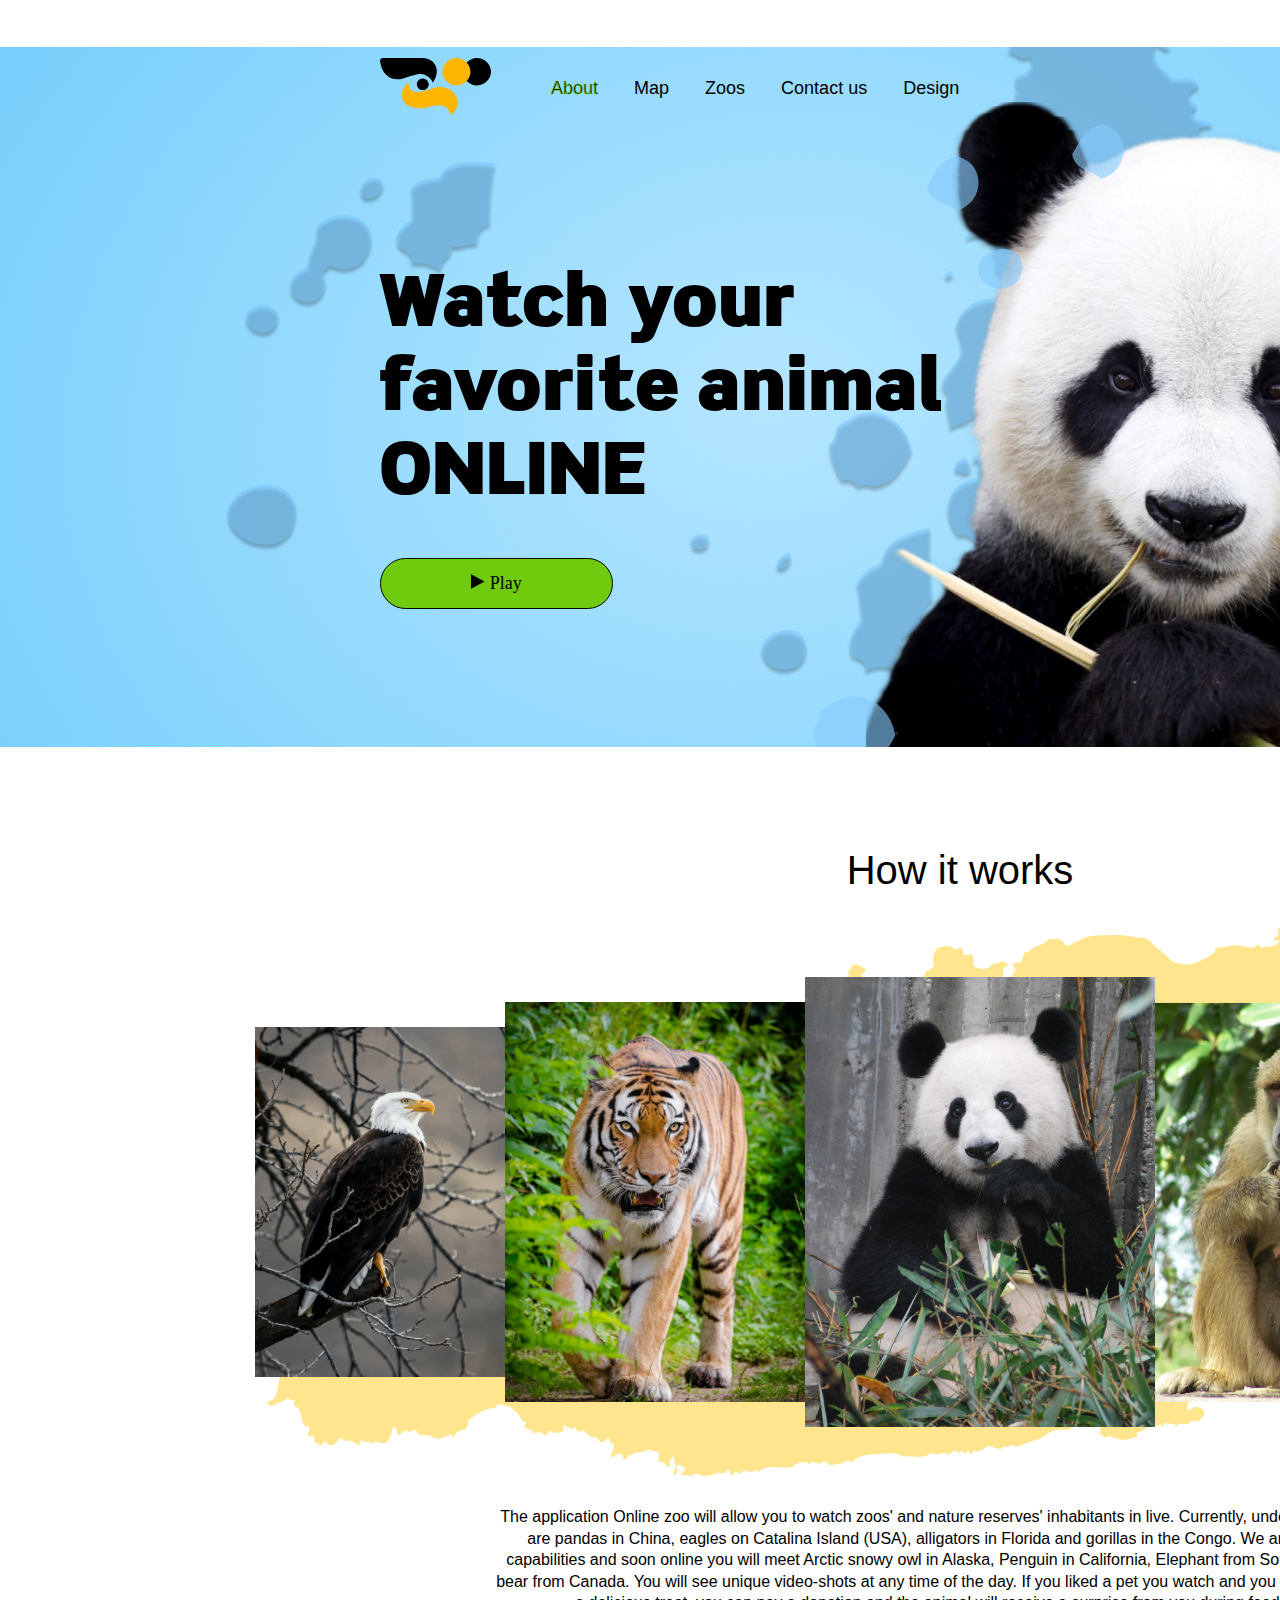
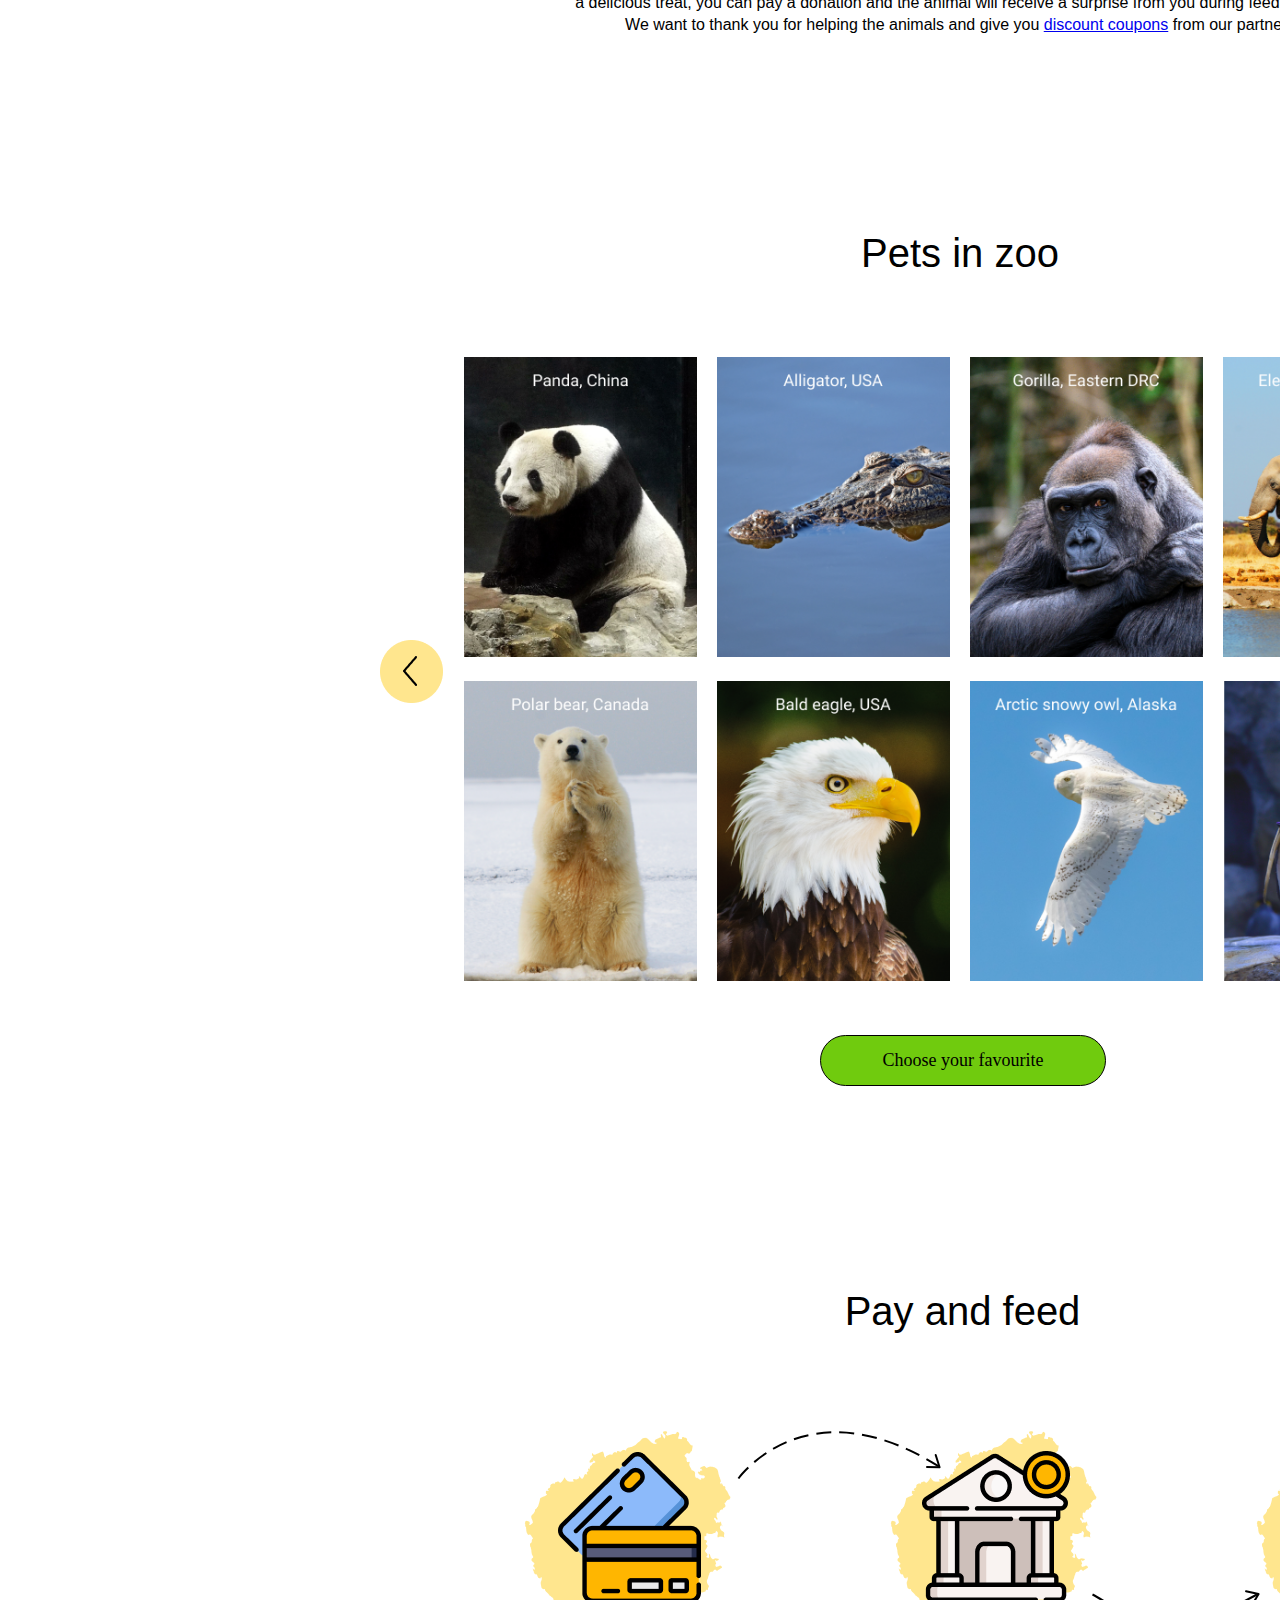
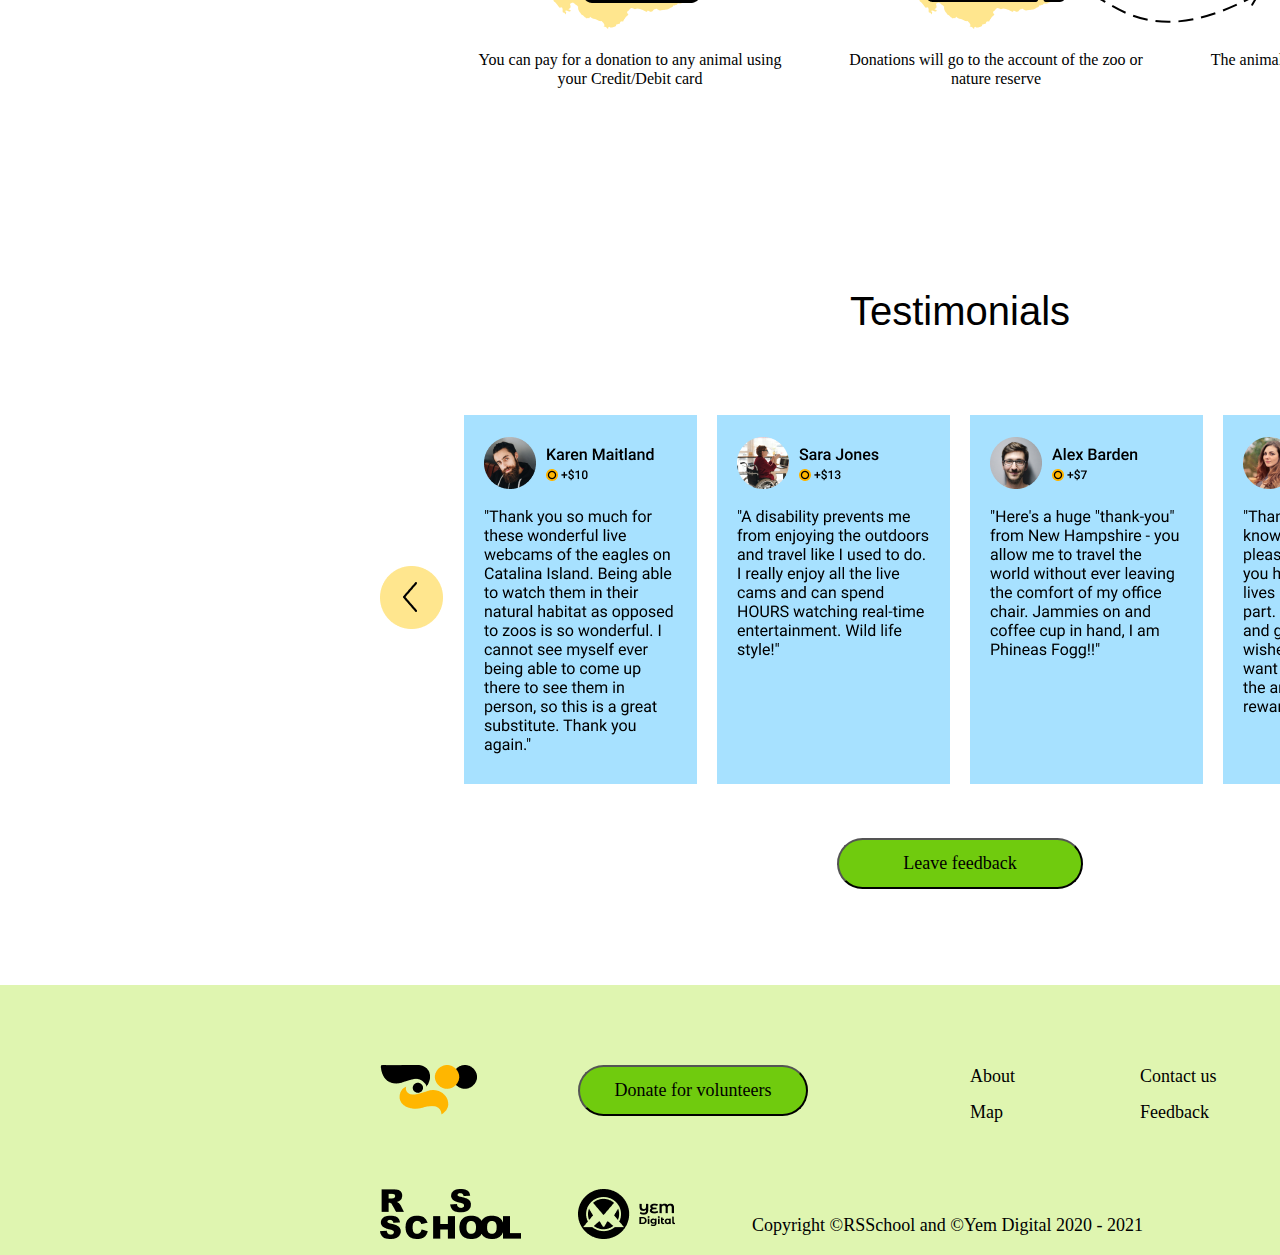
==== index.html @ 76f106c1 "init: create project on github" ====
<!DOCTYPE html>
<html lang="en">
<head>
    <meta charset="UTF-8">
    <meta http-equiv="X-UA-Compatible" content="IE=edge">
    <meta name="viewport" content="width=device-width, initial-scale=1.0">
    <title>online zoo</title>
    <link rel="stylesheet" href="style.css">
    <link rel="stylesheet" href="normalize.css">
</head>
<body>
  <div class="page_wrapper">
    <header class="page_header">
      <div class="logo">
        <a href="#"></a>
      </div>
      <nav class="header_section">
        <ul class="header_menu">
          <li class="header_item about">
            <a>About</a>
          </li>
          <li class="header_item">
            <a href="map.html">Map</a>
          </li>
          <li class="header_item">
            <a href="#">Zoos</a>
          </li>
          <li class="header_item">
            <a href="error.html">Contact us</a>
          </li>
          <li class="header_item">
            <a href="https://www.figma.com/file/aBvQMVmI665DtzprpiniuH/online-zoo" target="_blank">Design</a>
          </li>
        </ul>
      </nav>
    </header>
    <main class="page_main">
      <section class="main_section box1">
        <div class="section_panda">
          <h1 class="h1">Watch your favorite animal ONLINE</h1>
          <a href="#">
            <button class="button__play">
              <img src="assets/images/Polygon 1.png" alt="poligon">
              Play              
            </button>
          </a>
        </div>         
      </section>
      <section class="main_section box2">
        <h2 class="h2">How it works</h2>
        <div class="back_map">       
        <div class="image__coruesel">
         <ul class="coruesel__menu">
           <li>
             <a href="error.html">
               <img src="assets/images/orel-na-vetke.png" alt="eagle" class="coruesel_item item__1">
              </a>
            </li>
           <li>
             <a href="error.html">
               <img src="assets/images/tiger.png" alt="tiger" class="coruesel_item item__2">
              </a>
            </li>
           <li>
             <a href="error.html">
               <img src="assets/images/panda_est.png" alt="panda" class="coruesel_item item__3">
              </a>
            </li>
           <li>
             <a href="error.html">
               <img src="assets/images/monkey.png" alt="monkey" class="coruesel_item item__2">
              </a>
            </li>
            <li>
              <a href="error.html">
                <img src="assets/images/slon-begit.png" alt="elephant" class="coruesel_item item__1">
              </a>
            </li>
         </ul>
        </div>
        </div> 
        <section class="text">
            The application Оnline zoo will allow you to watch zoos' and nature reserves' inhabitants in live. Currently, under video-surveillance are pandas in China, eagles on Catalina Island (USA), alligators in Florida and gorillas in the Congo. We are expanding our capabilities and soon online you will meet Arctic snowy owl in Alaska, Penguin in California, Elephant from South Africa and Polar bear from Canada. You will see unique video-shots at any time of the day. If you liked a pet you watch and you want to please it with a delicious treat, you can pay a donation and the animal will receive a surprise from you during feeding hours. <br>We want to thank you for helping the animals and give you <a href="error.html">discount coupons</a> from our partners.
        
        </section>
      </section>
      <section class="main_section pets_in_zoo box3">
        <h2 class="header__section__3">Pets in zoo</h2>
          <div class="arrows">
            <img src="assets/images/left_arrow.png" alt="arrow" class="left__arrow">
            <img src="assets/images/right_arrow.png" alt="arrow" class="right__arrow">
          </div>
          <div>
            <a href="map.html" >
              <button class="button__choose">Choose your favourite</button>
            </a>
          </div>
          <div class="pitures_pets">
            <div class="upper_animal picture__margin">
              <a href="#">
                <img class="image" src="assets/images/panda_sidit.png" alt="panda">
              </a>
              <a href="#">
                <img class="image" src="assets/images/aligator.png" alt="alligator">
              </a>
              <a href="#">
                <img class="image" src="assets/images/gorilla.png" alt="gorilla">
              </a>
              <a href="#">
                <img class="image" src="assets/images/slon.png" alt="slon">
              </a>
            </div>
            <div class="upper_animal margin__low">
              <a href="#">
                <img class="image" src="assets/images/medved_molit.png" alt="medved">
              </a>
              <a href="#">
                <img class="image" src="assets/images/orel_sidit.png" alt="orel">
              </a>
              <a href="#">
                <img class="image" src="assets/images/orel_letit.png" alt="sova">
              </a>
              <a href="#">
                <img class="image" src="assets/images/pengvin.png" alt="pengvin">
              </a>
            </div>
          </div>
      </section>
      <section class="main_section box4">
        <p class="header__section__4">Pay and feed</p>
        <div class="back__arrow">
          <img src="assets/icons/Arrow.svg" alt="arrow">
        </div>
        <div class="feed__icon">
          <div class="icon__element">
            <img src="assets/images/pay_desktop.png" alt="pay">
              <div class="text__feed">
               <p class="text_element">You can pay for a donation to any animal using your Credit/Debit card</p>
              </div>
          </div>
          <div class="icon__element">
            <img src="assets/images/pay_desktop (1).png" alt="pay">
              <div class="text__feed">
                <p class="text_element">Donations will go to the account of the zoo or nature reserve</p>
              </div>
          </div>
          <div class="icon__element">
            <img src="assets/images/pay_desktop (2).png" alt="pay">
              <div class="text__feed">
                <p class="text_element">The animal will receive a delicious treat during feeding hours</p>
              </div>
          </div>
      </section>
      <section class="main_section box5">
        <p class="h2">Testimonials</p>
        <div class="feedback">
          <div class="left">
            <img src="assets/images/left_arrow.png" alt="arrow">
          </div>
          <div class="column">
            <img src="assets/images/Testimonials_desktop.png" alt="test">
          </div>
          <div class="column">
            <img src="assets/images/Testimonials_desktop (1).png" alt="test">
          </div>
          <div class="column">
            <img src="assets/images/Testimonials_desktop (2).png" alt="test">
          </div>
          <div class="column">
            <img src="assets/images/Testimonials_desktop (3).png" alt="test">
          </div>
          <div class="right">
            <img src="assets/images/right_arrow.png" alt="arrow">
          </div>
        </div>
        <div>
          <a href="error.html">
            <button class="button__feed">Leave feedback</button>
          </a>
        </div>
      </section>
    </main>
    <footer>
      <div class="toprow">
        <div class="logo_footer">          
            <img src="assets/images/logo_zoo.png" alt="logo">          
        </div>
        <div>
          <a href="">
            <button class="donate">Donate for volunteers</button>
          </a>
        </div>
        <div class="left__column">
          <ul>
            <li>
              <a href="#">
                About
              </a>
            </li>
            <li>
              <a href="map.html">
                Map
              </a>
            </li>
          </ul>
        </div>
        <div class="right__column">
          <ul>
            <li>
              <a href="error.html">
                Contact us
              </a>
            </li>
            <li>
              <a href="error.html">
                Feedback
              </a>
            </li>
          </ul>
        </div>
        <div class="svg__icons">
          <ul>
            <li>
              <a href="https://www.instagram.com/" target="_blank">
                <img src="assets/icons/Insta.svg" alt="insta">
              </a>
            </li>
            <li>
              <a href="https://www.facebook.com/" target="_blank">
                <img src="assets/icons/Facebook.svg" alt="facebook">
              </a>
            </li>
            <li>
              <a href="https://twitter.com/?lang=ru" target="_blank">
                <img src="assets/icons/Twitter.svg" alt="Twitter">
              </a>
            </li>
            <li>
              <a href="https://www.youtube.com/" target="_blank">
                <img src="assets/icons/Youtube.svg" alt="youtube">
              </a>
            </li>
          </ul>
        </div>
      </div>
      <div class="botrow">
        <div class="school__logo">          
            <img src="assets/images/Group 1.png" alt="rss">          
        </div>
        <div class="maket__logo">          
            <img src="assets/images/Group 2.png" alt="design">          
        </div>
        <div class="copyright">
          <p>Copyright ©RSSchool and ©Yem Digital 2020 - 2021</p>
        </div>
        <div class="autograph">
          <a href="https://vk.com/tirtt" target="_blank">
            <p>
              Valentin Kalinin
            </p>
          </a>
        </div>
      </div>
    </footer>
  </div>
  </div>
</body>
<script src="script.js"></script>
</html>
---- style.css ----
*{
    box-sizing: border-box;
}
@font-face {
    font-family: SceneW01-Black;
    src: url("assets/fonts/SceneW01-Black.ttf");
}
.page_wrapper{
    max-width: 1920px;
    width: 100%;
    min-width: 1200px;
    margin: 0 auto;
    position: relative;
}

.page_header{
 position: absolute;
 width: 100%;
 height: 80px;
 display: flex;
 align-items: center;
}

.logo{
  position: absolute;
  background-image: url("assets/icons/logo.svg");
  width: 112px;
  height: 57px;
  margin-left: 380px;
  border-radius: 3px;
  display: inline-block;
}

.header_section {
  font-family: "Roboto", sans-serif;
  font-style: normal;
  font-weight: 500;
  font-size: 18px;
  line-height: 21px;
  display: flex;
  align-items: center;
  margin-left: 515px;
}
.header_menu {
  display: flex;
  align-items: center;
  list-style-type: none;
  margin-top: 0;
  margin-bottom: 0;
  padding-left: 0;
}
.header_item {
  margin-left: 36px;
  margin-top: 3px;
}
.header_item>a{
  color: #000;
  text-decoration: none;
}

.about{
  -webkit-text-stroke-width: .6px;
  -webkit-text-stroke-color: #70CB0E;
}

.page_main {
  width: auto;
}

.section_panda{
  background-image: url("assets/images/Sect_1.png");
  width: 100%px;
  height: 700px;
  z-index: -1;
  background-repeat: no-repeat;
  background-color: #59C3FB;
  }

.box1{
  height: 700px;
  width: 1920px;
}


.h1{
  padding-top: 210px;
  padding-left: 380px;
  width: 1000px;
  height: 252px;
  font-family: SceneW01-Black;
  font-style: normal;
  font-weight: 900;
  font-size: 70px;
  line-height: 120%;
  letter-spacing: 0.03em;
}

.button__play{
  width: 233px;
  height: 51px;
  background: #70CB0E;
  border-radius: 30px;
  font-family:"Roboto" serif;
  font-weight: 400;
  font-style: normal;
  font-size: 18px;
  line-height: 21px;
  border: 1px solid #000;
  margin-left: 380px;
  margin-top: 212px;
}

.button__play:hover{
  cursor: pointer;
}

.drops1{
  background-image: url("assets/icons/drops1.svg");
  
  z-index: 3;
}

.drops2{
  background-image: url("assets/icons/drops2.svg");
   
  z-index: 1;

  filter: drop-shadow(0px 4px 4px rgba(0, 0, 0, 0.25));
}

.box2{
  height: 883px;
  width: 1920px;
}

.h2{
  margin-top: 100px;
  font-family:"Roboto", sans-serif;
  font-style: normal;
  font-weight: 500;
  font-size: 40px;
  line-height: 47px;
  text-align: center;
}

.text{
  font-family:"Roboto", sans-serif;
  font-style: normal;
  font-weight: normal;
  font-size: 16px;
  line-height: 135%;
  text-align: center;
  width: 933px;
  height: 126px;
  margin-top: 30px;
  margin-left: 496px;
}

.back_map{
  background-image: url("assets/icons/Group\ 3.svg");
  z-index: 2;
  width: 1365px;
  height: 549px;
  margin-top: 29px;
  margin-left: 267px;
}

.image__coruesel{
  width: 1365px;
  height: 550px;
  position: absolute;
}

.coruesel__menu{
  display: flex;
  align-items: center;
  justify-content: center;
  flex-direction: row;
  margin-top: 50px;
  margin-left: 20px;
}


.item__1{
  width: 250px;
  height: 350px;
  z-index: 10;
}

.item__2{
  width: 300px;
  height: 400px;
  z-index: 11;
}

.item__3{
  width: 350px;
  height: 450px;
  z-index: 12;
}

.image__coruesel>ul{
  list-style: none;
}

.box3{
  height: 1058px;
  width: 1920px;
  position: relative;
}
.header__section__3{
  margin-top: 100px;
  font-family:"Roboto", sans-serif;
  font-style: normal;
  font-weight: 500;
  font-size: 40px;
  line-height: 47px;
  text-align: center;
}

.arrows{
  position: absolute;
  height: 63px;
  width: 63px;
  display: flex;
  margin-top: 330px;
}

.arrows:hover{
  cursor: pointer;
}

.left__arrow{
  margin-left: 380px;
  z-index: 590;
}

.right__arrow{
  margin-left: 1036px;
  z-index: 590;
}

.button__choose{
  position: absolute;
  height: 51px;
  width: 286px;
  background: #70CB0E;
  border-radius: 30px;
  margin-top: 725px;
  margin-left: 820px;
  font-family:"Roboto" serif;
  font-weight: 400;
  font-style: normal;
  font-size: 18px;
  line-height: 21px;
  border: 1px solid #000;
}

.button__choose:hover{
  cursor: pointer;
}

.pitures_pets{
  width: 1160px;
  margin-left: 344px;
  height: 630px;
  margin-top: 70px;
}

.upper_animal{
  display: flex;
  margin-left: 110px;
}

.image{
  padding: 10px;
  height: 320px;
  width: 253px;
}

.box4{
  height: 500px;
  width: 1920px;
}

.back__arrow{
  position: absolute;
  margin-left: 686px;
  margin-top: -150px;
}

.header__section__4{
  margin-top: 0px;
  margin-left: 5px;
  font-family:"Roboto", sans-serif;
  font-style: normal;
  font-weight: 500;
  font-size: 40px;
  line-height: 47px;
  text-align: center;
  position: relative;
}

.feed__icon{
  display: flex;
  margin-left: 424px;
  margin-top: 75px;
}
.icon__element{
  height: 276px;
  width: 320px;
  margin-left: 46px;
}

.text__feed{
  text-align: center;
  margin-top: -55px;
}

.text__element{
  font-family: "Roboto";
  font-style: normal;
  font-weight: normal;
  font-size: 16px;
  line-height: 19px;
  margin-left: 56px;
  margin-top: -170px;
}

.box5{
 height: 697px;
 width: 1920px;
}

.feedback{
  display: flex;
  margin-left: 360px;
  margin-top: 80px;
}

.left, .right{
  height: 64px;
  width: 64px;
  margin-left: 20px;
  margin-top: 151px;
}

.left:hover, .right:hover{
  cursor: pointer;
}

.column{
 margin-left: 20px;
}

.button__feed{
  width: 246px;
  height: 51px;
  background: #70CB0E;
  border-radius: 30px;
  font-family:"Roboto" serif;
  font-weight: 400;
  font-style: normal;
  font-size: 18px;
  line-height: 21px;
  margin-left: 837px;
  margin-top: 50px;
}

.button__feed:hover{
  cursor: pointer;
}

footer{
  height: 270px;
  background-color: #DFF5B0;
  width: 1920px;
}

.logo_footer{
  width: 98px;
  height: 50px;
  margin-top: 80px;
  margin-left: 380px;
}

.toprow{
  display: flex;
}

.donate{
  width: 230px;
  height: 51px;
  background: #70CB0E;
  border-radius: 30px;
  font-family:"Roboto" serif;
  font-weight: 400;  
  font-style: normal;
  font-size: 18px;
  line-height: 21px;
  margin-top: 80px;
  margin-left: 100px;
}

.donate:hover{
  cursor: pointer;
}

.left__column{
  margin-top: 65px;
  margin-left: 122px;
}

.left__column>ul, .right__column>ul{
  list-style: none;
}

.left__column>ul>li, .right__column>ul>li{
  margin-top: 15px;
  font-family: "Roboto";
  font-style: normal;
  font-weight: normal;
  font-size: 18px;
  line-height: 21px;
}

.left__column>ul>li>a, .right__column>ul>li>a{
  text-decoration: none;
  color: #000;
}

.right__column{
  margin-top: 65px;
  margin-left: 85px;
}

.svg__icons>ul{
  display: flex;
  text-decoration: none;
  list-style: none;
}

.svg__icons>ul>li{
  margin-left: 10px;
}

.svg__icons{
  margin-top: 65px;
  margin-left: 80px;
}

.botrow{
  display: flex;
}

.school__logo{
  margin-left: 380px;
  margin-top: 50px;
}

.maket__logo{
  margin-left: 57px;
  margin-top: 50px;
}

.copyright{
  margin-left: 77px;
  margin-top: 58px;
  font-family: "Roboto";
  font-style: normal;
  font-weight: normal;
  font-size: 18px;
  line-height: 21px;
}

.copyright>p{
  text-decoration: none;
  color: #000;
}

.autograph{
  margin-left: 243px;
  margin-top: 58px;
  font-family: "Roboto";
  font-style: normal;
  font-weight: normal;
  font-size: 18px;
  line-height: 21px;
}

.autograph>a>p{
  color: #000;
}

.autograph>a{
  text-decoration: none;
}
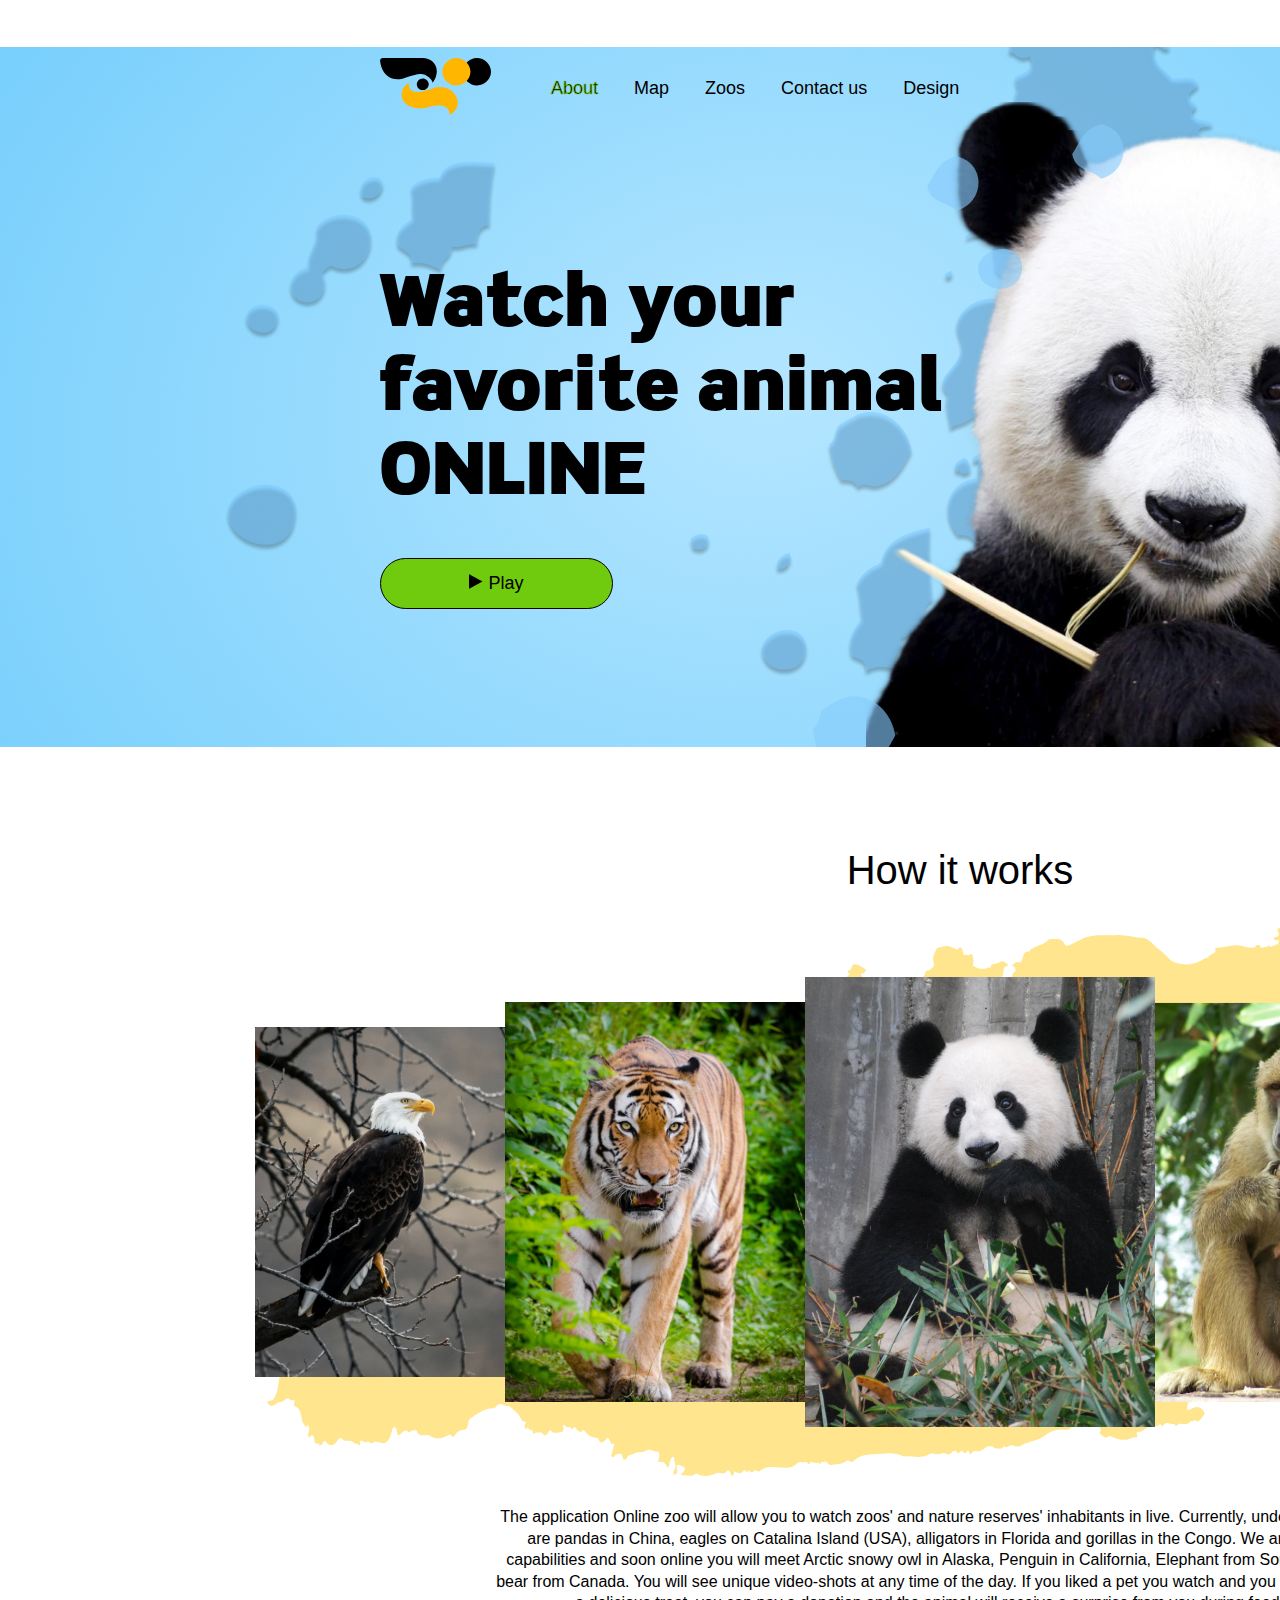
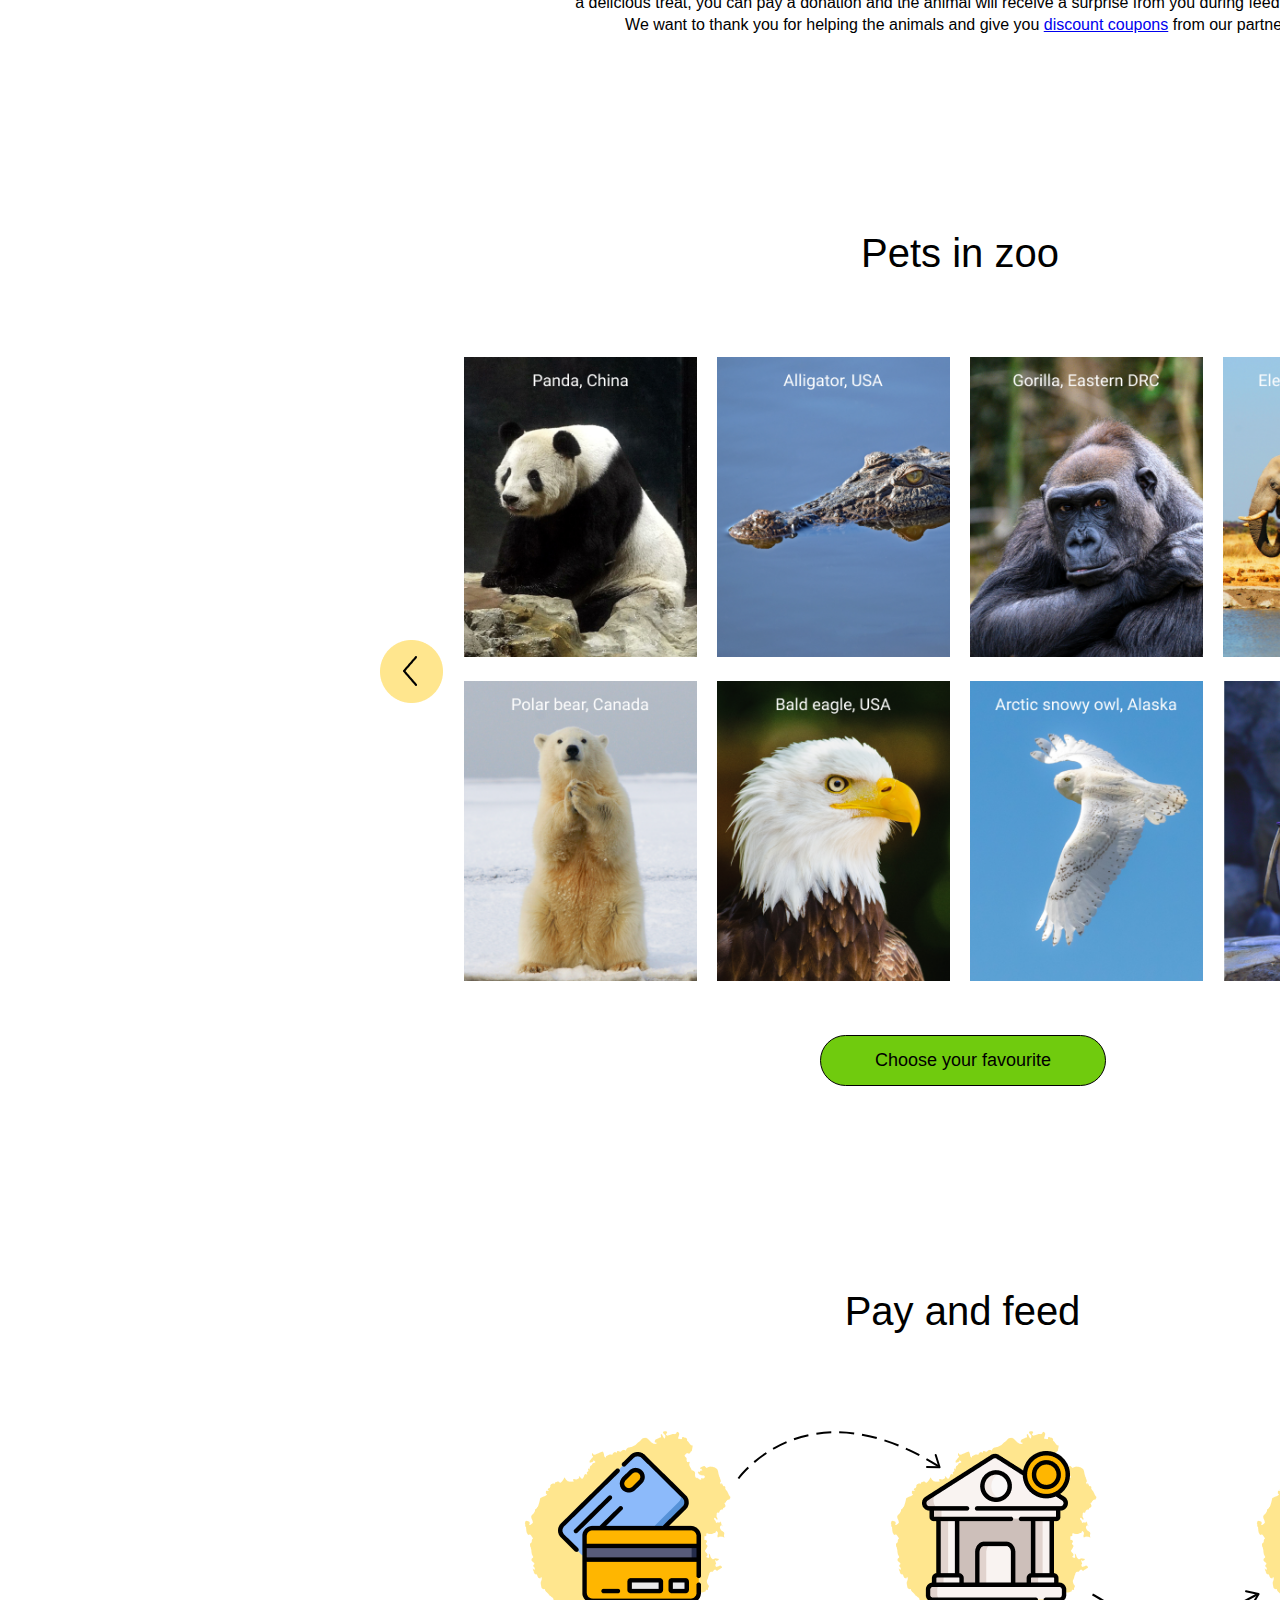
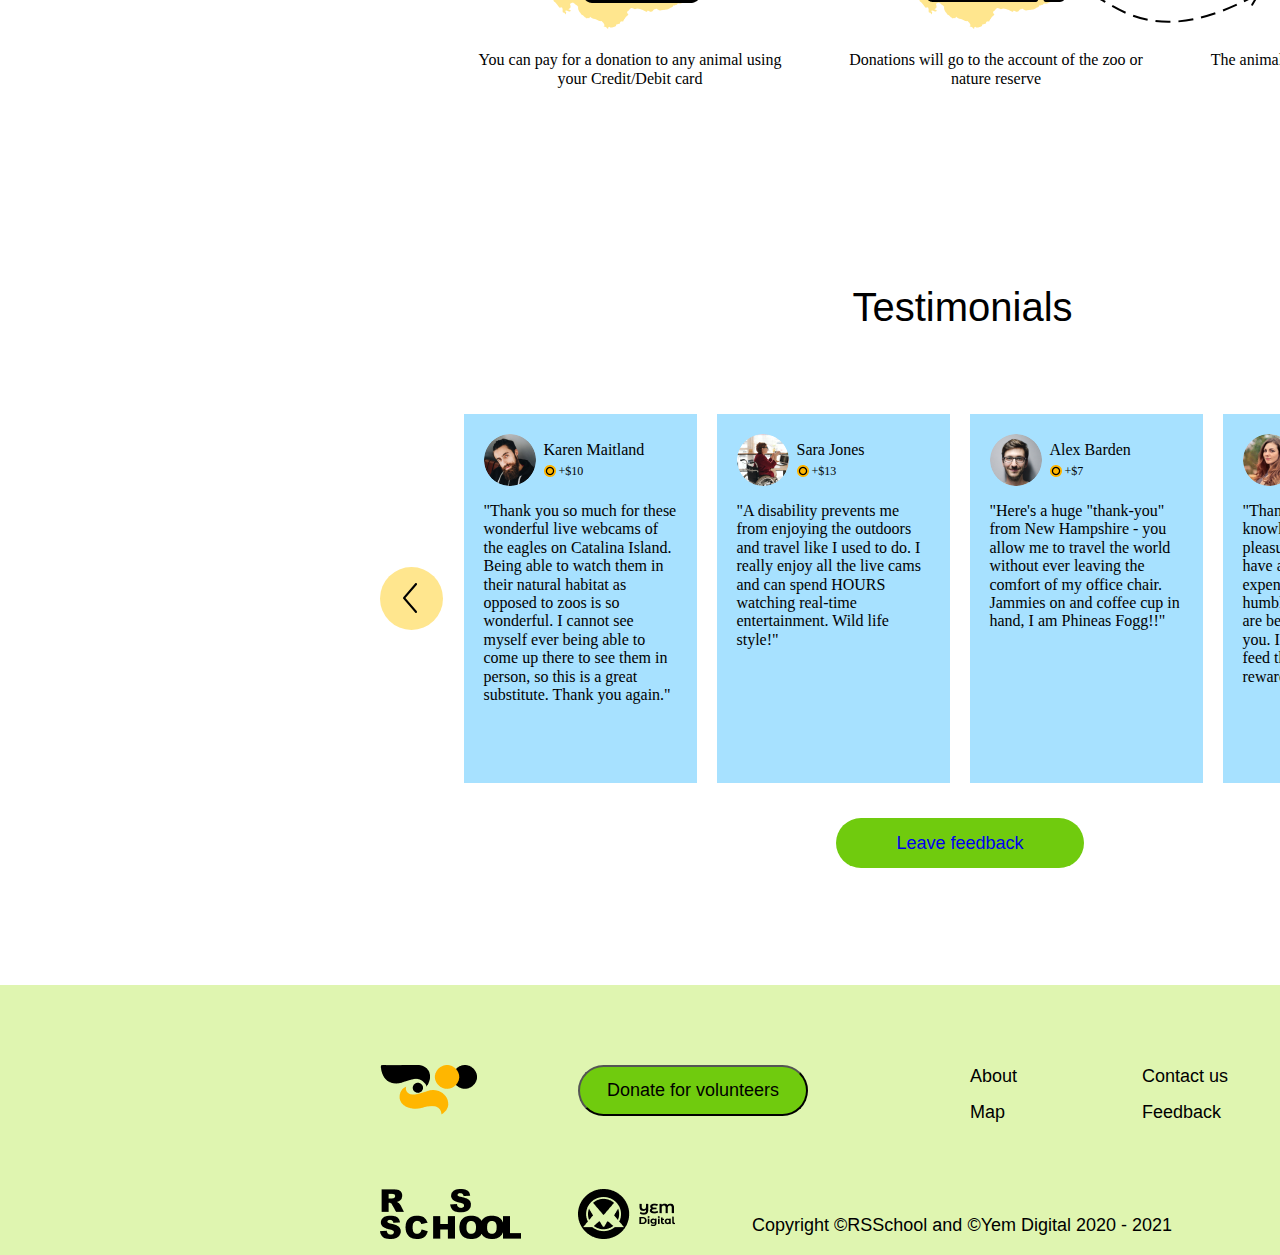
==== commit d5c2952b: "refactor: fixed some bugs" ====
--- a/index.html
+++ b/index.html
@@ -23,7 +23,7 @@
             <a href="map.html">Map</a>
           </li>
           <li class="header_item">
-            <a href="#">Zoos</a>
+            <a href="zoos/panda.html">Zoos</a>
           </li>
           <li class="header_item">
             <a href="error.html">Contact us</a>
@@ -38,7 +38,7 @@
       <section class="main_section box1">
         <div class="section_panda">
           <h1 class="h1">Watch your favorite animal ONLINE</h1>
-          <a href="#">
+          <a href="zoos/panda.html">
             <button class="button__play">
               <img src="assets/images/Polygon 1.png" alt="poligon">
               Play              
@@ -152,33 +152,76 @@
           </div>
       </section>
       <section class="main_section box5">
-        <p class="h2">Testimonials</p>
-        <div class="feedback">
-          <div class="left">
-            <img src="assets/images/left_arrow.png" alt="arrow">
-          </div>
-          <div class="column">
-            <img src="assets/images/Testimonials_desktop.png" alt="test">
-          </div>
-          <div class="column">
-            <img src="assets/images/Testimonials_desktop (1).png" alt="test">
-          </div>
-          <div class="column">
-            <img src="assets/images/Testimonials_desktop (2).png" alt="test">
-          </div>
-          <div class="column">
-            <img src="assets/images/Testimonials_desktop (3).png" alt="test">
-          </div>
-          <div class="right">
-            <img src="assets/images/right_arrow.png" alt="arrow">
-          </div>
-        </div>
-        <div>
-          <a href="error.html">
-            <button class="button__feed">Leave feedback</button>
-          </a>
-        </div>
-      </section>
+        <div class="testimonials">
+          <h2 class="header__section__4">Testimonials</h2>
+          <div class="content content-testimonials">
+            <div class="calusel-testimonials">
+              <svg class="arrow-left" width="63" height="63" viewBox="0 0 63 63" fill="none" xmlns="http://www.w3.org/2000/svg">
+                <circle cx="31.5" cy="31.5" r="31.5" fill="#FFE68E"/>
+                <path d="M23.2954 31.8232L35.2853 45.6607C35.6782 46.1139 36.3142 46.1131 36.7064 45.6584C37.0982 45.2038 37.0972 44.4673 36.7043 44.0139L25.4281 30.9999L36.7047 17.9861C37.0976 17.5326 37.0986 16.7966 36.7068 16.3419C36.5102 16.114 36.2526 16 35.9951 16C35.7382 16 35.4816 16.1132 35.2854 16.3396L23.2954 30.1767C23.1062 30.3946 23 30.691 23 30.9999C23 31.3088 23.1065 31.605 23.2954 31.8232Z" fill="black"/>
+              </svg>
+              <div class="testimonials-blocks">
+                <section class="testimonial-item">
+                  <div class="head">
+                    <img class="avatar" src="assets/icons/Karen.png" alt="Karen Maitland">
+                    <div class="title">
+                      <p class="name">Karen Maitland</p>
+                      <div class="money">+$10</div>
+                    </div>
+                  </div>
+                  <p class="testimonial">
+                    "Thank you so much for these wonderful live webcams of the eagles on Catalina Island. Being able to watch them in their natural habitat as opposed to zoos is so wonderful. 
+                    I cannot see myself ever being able to come up there to see them in person, so this is a great substitute. Thank you again."
+                  </p>
+                </section>
+                <section class="testimonial-item">
+                  <div class="head">
+                    <img class="avatar" src="assets/icons/Sara.png" alt="Karen Maitland">
+                    <div class="title">
+                      <p class="name">Sara Jones</p>
+                      <div class="money">+$13</div>
+                    </div>
+                  </div>
+                  <p class="testimonial">
+                    "A disability prevents me from enjoying the outdoors and travel like I used to do. 
+                    I really enjoy all the live cams and can spend HOURS watching real-time entertainment. Wild life style!"
+                  </p>
+                </section>
+                <section class="testimonial-item">
+                  <div class="head">
+                    <img class="avatar" src="assets/icons/Alex.png" alt="Karen Maitland">
+                    <div class="title">
+                      <p class="name">Alex Barden</p>
+                      <div class="money">+$7</div>
+                    </div>
+                  </div>
+                  <p class="testimonial">
+                    "Here's a huge "thank-you" from New Hampshire - you allow me to travel the world without ever leaving the comfort of my office chair. 
+                    Jammies on and coffee cup in hand, I am Phineas Fogg!!"
+                  </p>
+                </section>
+                <section class="testimonial-item">
+                  <div class="head">
+                    <img class="avatar" src="assets/icons/Alene.png" alt="Karen Maitland">
+                    <div class="title">
+                      <p class="name">Alene Ray</p>
+                      <div class="money">+$18</div>
+                    </div>
+                  </div>
+                  <p class="testimonial">
+                    "Thank you for all the knowledge, education, pleasure and happiness you have add to all our lives at no expense on our part. 
+                    My humble thanks and gratitude are being wished for all of you. I want to thank you and feed the animals a small reward"
+                  </p>
+                </section>
+              </div>
+              <svg class="arrow-right" width="64" height="64" viewBox="0 0 64 64" fill="none" xmlns="http://www.w3.org/2000/svg">
+                <circle cx="32" cy="32" r="32" fill="#FFE68E"/>
+                <path d="M40.7046 31.1768L28.7147 17.3393C28.3218 16.8861 27.6858 16.8869 27.2936 17.3416C26.9018 17.7962 26.9028 18.5327 27.2957 18.9861L38.5719 32.0001L27.2953 45.0139C26.9024 45.4674 26.9014 46.2034 27.2932 46.6581C27.4898 46.886 27.7474 47 28.0049 47C28.2618 47 28.5184 46.8868 28.7146 46.6604L40.7046 32.8233C40.8938 32.6054 41 32.309 41 32.0001C41 31.6912 40.8935 31.395 40.7046 31.1768Z" fill="black"/>
+              </svg> 
+            </div>
+            <a href="error.html" class="button__feed">Leave feedback</a>
+          </div>
+        </section>      
     </main>
     <footer>
       <div class="toprow">
--- a/style.css
+++ b/style.css
@@ -19,6 +19,7 @@
  height: 80px;
  display: flex;
  align-items: center;
+ z-index: 100000000000000000;
 }
 
 .logo{
@@ -100,7 +101,7 @@
   height: 51px;
   background: #70CB0E;
   border-radius: 30px;
-  font-family:"Roboto" serif;
+  font-family:'Roboto', sans-serif;;
   font-weight: 400;
   font-style: normal;
   font-size: 18px;
@@ -248,7 +249,7 @@
   border-radius: 30px;
   margin-top: 725px;
   margin-left: 820px;
-  font-family:"Roboto" serif;
+  font-family:'Roboto', sans-serif;
   font-weight: 400;
   font-style: normal;
   font-size: 18px;
@@ -278,6 +279,11 @@
   width: 253px;
 }
 
+.image:hover{
+  height: 340px;
+  width: 273px;
+}
+
 .box4{
   height: 500px;
   width: 1920px;
@@ -292,7 +298,7 @@
 .header__section__4{
   margin-top: 0px;
   margin-left: 5px;
-  font-family:"Roboto", sans-serif;
+  font-family: "Roboto", sans-serif;
   font-style: normal;
   font-weight: 500;
   font-size: 40px;
@@ -318,7 +324,7 @@
 }
 
 .text__element{
-  font-family: "Roboto";
+  font-family: "Roboto", sans-serif;
   font-style: normal;
   font-weight: normal;
   font-size: 16px;
@@ -328,43 +334,113 @@
 }
 
 .box5{
- height: 697px;
+ height: 797px;
  width: 1920px;
 }
 
-.feedback{
-  display: flex;
-  margin-left: 360px;
-  margin-top: 80px;
-}
-
-.left, .right{
-  height: 64px;
-  width: 64px;
-  margin-left: 20px;
-  margin-top: 151px;
-}
-
-.left:hover, .right:hover{
-  cursor: pointer;
-}
-
-.column{
- margin-left: 20px;
+.testimonials {
+  margin-bottom: 3rem;
+  padding-top: 6rem;
+}
+
+.arrow-right{
+  margin-right: 380px;
+  margin-bottom: -50px;
+}
+
+.arrow-left{
+  margin-left: 380px;
+  margin-bottom: -50px;
+}
+
+.testimonials .text-header {
+  margin-bottom: 80px;
+}
+
+.testimonials-blocks{
+  margin-top: 50px;
+}
+
+.testimonials .content-testimonials {
+  text-align: center;
+}
+
+.testimonials .content-testimonials .btn {
+  width: 13%;
+}
+
+.testimonials .content-testimonials .calusel-testimonials {
+  display: flex;
+  justify-content: space-between;
+  align-items: center;
+  margin-bottom: 50px;
+}
+
+.testimonials .content-testimonials .calusel-testimonials .testimonials-blocks {
+  display: grid;
+  grid-template-columns: 1fr 1fr 1fr 1fr;
+  grid-column-gap: 20px;
+}
+
+.testimonials .content-testimonials .calusel-testimonials .testimonials-blocks .testimonial-item {
+  width: 233px;
+  min-height: 369px;
+  padding: 20px;
+  background-color: #A7E1FF;
+  box-sizing: border-box;
+}
+
+.testimonials .content-testimonials .calusel-testimonials .testimonials-blocks .testimonial-item .head {
+  display: flex;
+  justify-content: flex-start;
+  align-items: center;
+}
+
+.testimonials .content-testimonials .calusel-testimonials .testimonials-blocks .testimonial-item .head .avatar {
+  width: 52px;
+  margin-right: 0.5rem;
+  border-radius: 50%;
+}
+
+.testimonials .content-testimonials .calusel-testimonials .testimonials-blocks .testimonial-item .head .title {
+  font-size: 12px;
+  font-weight: 500;
+  text-align: start;
+}
+
+.testimonials .content-testimonials .calusel-testimonials .testimonials-blocks .testimonial-item .head .title .name {
+  font-size: 16px;
+  margin: 0;
+  margin-bottom: 4px;
+}
+
+.testimonials .content-testimonials .calusel-testimonials .testimonials-blocks .testimonial-item .head .title .money {
+  line-height: normal;
+  padding-left: 15px;
+  background: url(assets/icons/money.png) no-repeat;
+  background-position-y: center;
+}
+
+.testimonials .content-testimonials .calusel-testimonials .testimonials-blocks .testimonial-item .testimonial {
+  text-align: start;
+  font-size: 16px;
+  font-weight: 400;
 }
 
 .button__feed{
+  text-decoration: none;
   width: 246px;
   height: 51px;
   background: #70CB0E;
   border-radius: 30px;
-  font-family:"Roboto" serif;
+  font-family:'Roboto', sans-serif;
   font-weight: 400;
   font-style: normal;
   font-size: 18px;
   line-height: 21px;
-  margin-left: 837px;
+  padding: 15px 60px;
   margin-top: 50px;
+  z-index: 10;
 }
 
 .button__feed:hover{
@@ -393,7 +469,7 @@
   height: 51px;
   background: #70CB0E;
   border-radius: 30px;
-  font-family:"Roboto" serif;
+  font-family:'Roboto', sans-serif;
   font-weight: 400;  
   font-style: normal;
   font-size: 18px;
@@ -417,7 +493,7 @@
 
 .left__column>ul>li, .right__column>ul>li{
   margin-top: 15px;
-  font-family: "Roboto";
+  font-family: 'Roboto', sans-serif;
   font-style: normal;
   font-weight: normal;
   font-size: 18px;
@@ -466,7 +542,7 @@
 .copyright{
   margin-left: 77px;
   margin-top: 58px;
-  font-family: "Roboto";
+  font-family: 'Roboto', sans-serif;
   font-style: normal;
   font-weight: normal;
   font-size: 18px;
@@ -481,7 +557,7 @@
 .autograph{
   margin-left: 243px;
   margin-top: 58px;
-  font-family: "Roboto";
+  font-family: 'Roboto', sans-serif;
   font-style: normal;
   font-weight: normal;
   font-size: 18px;
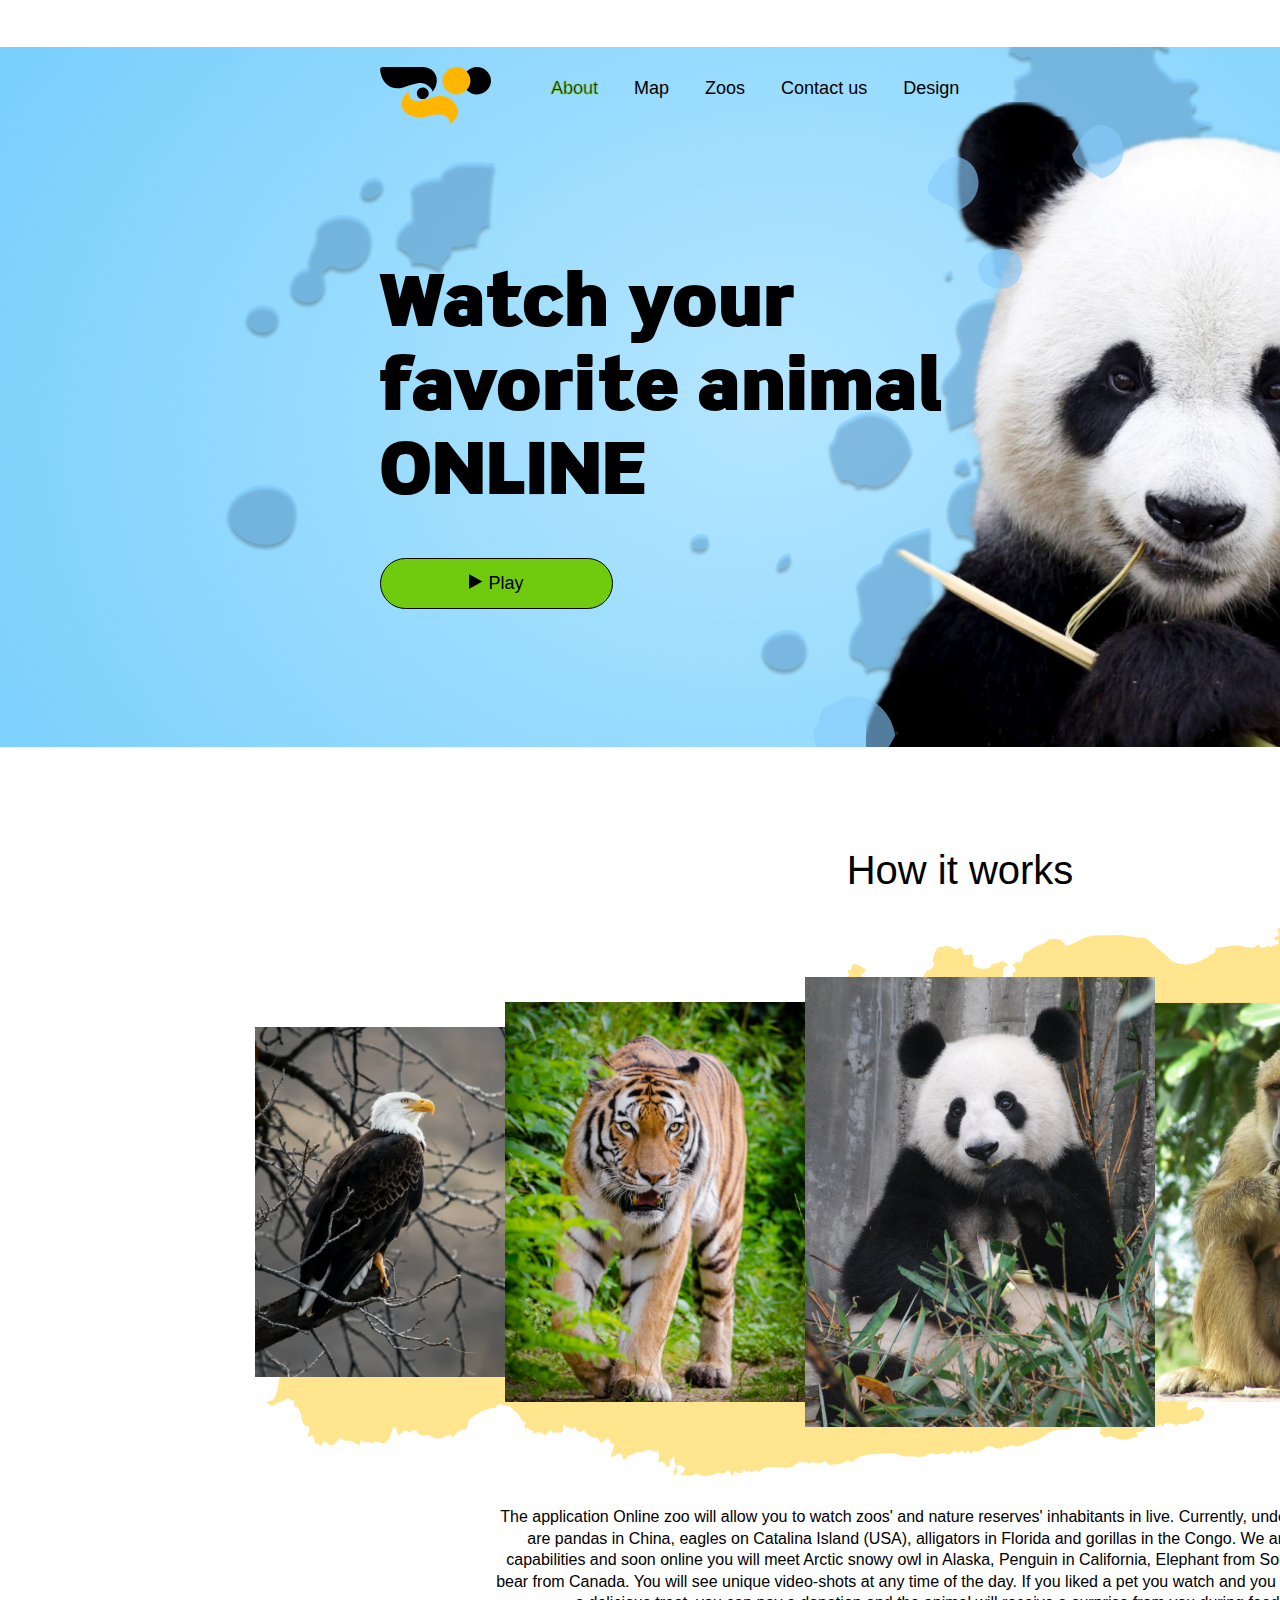
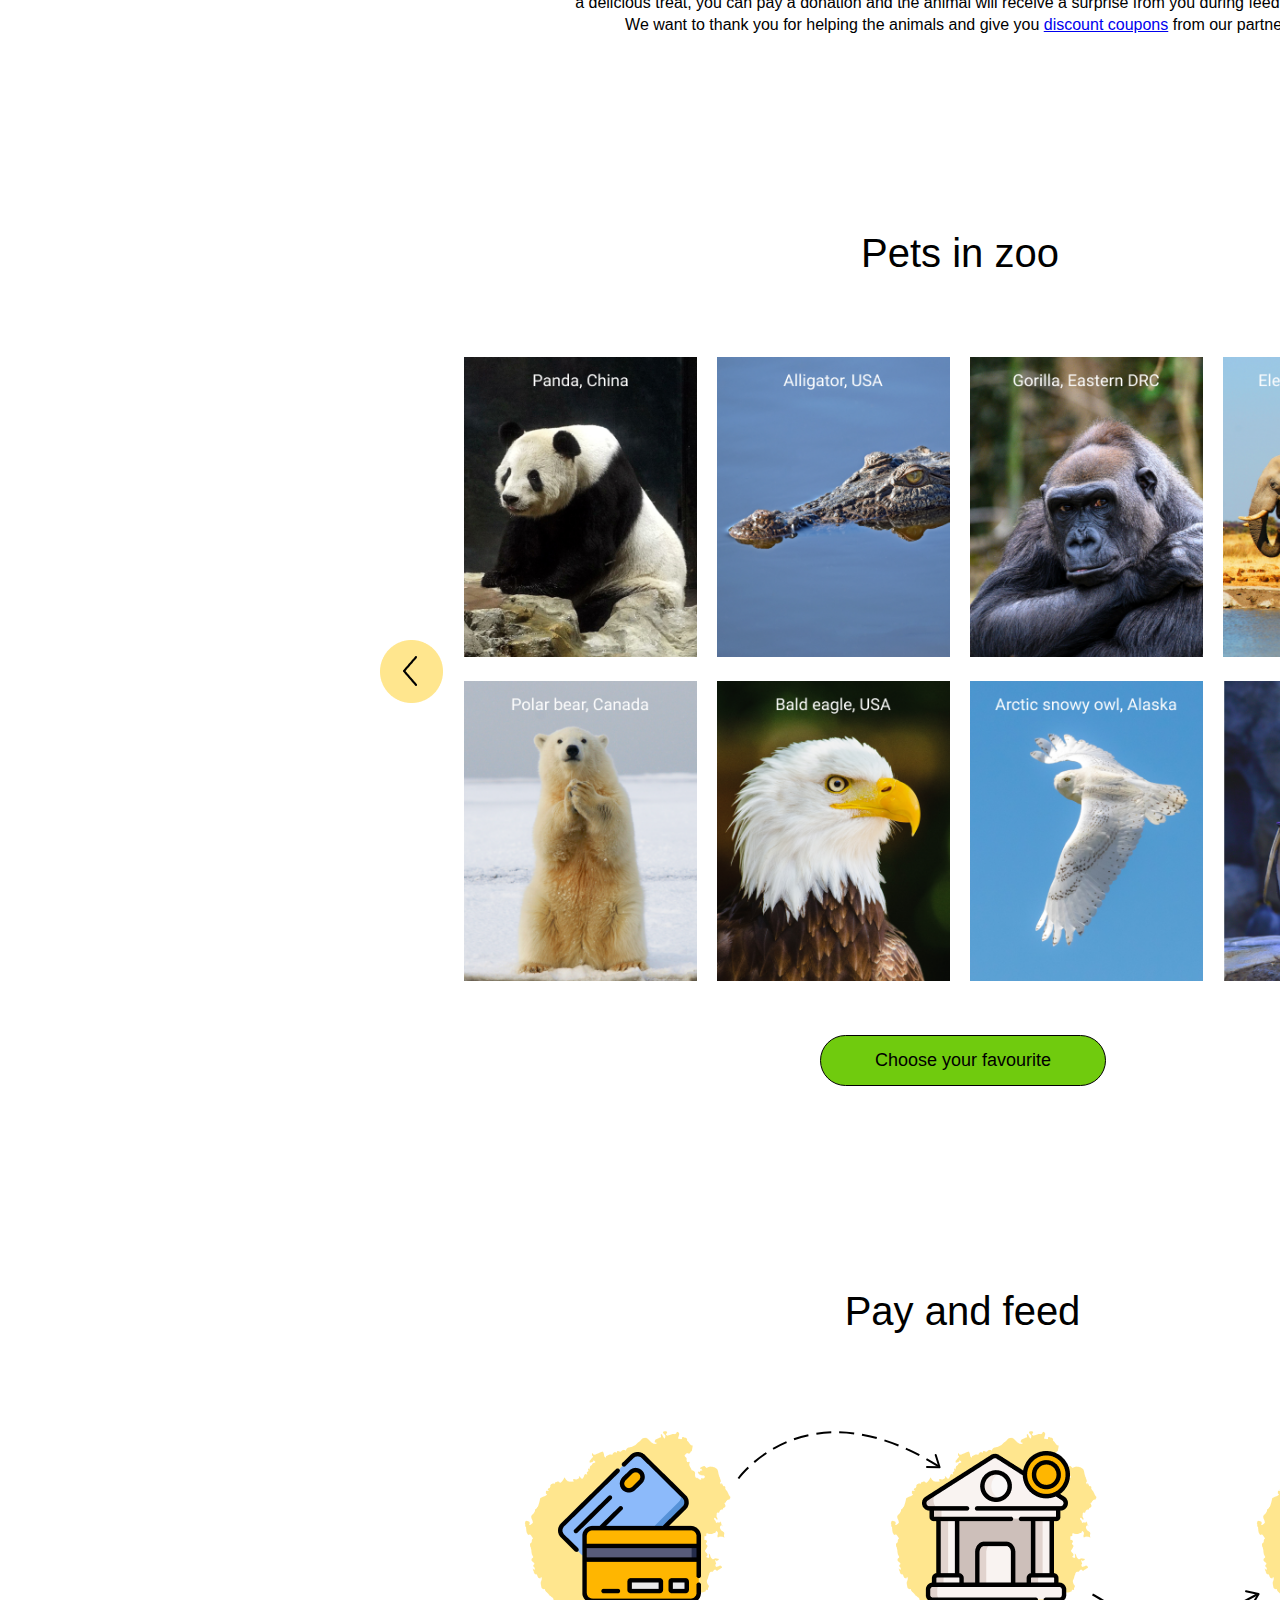
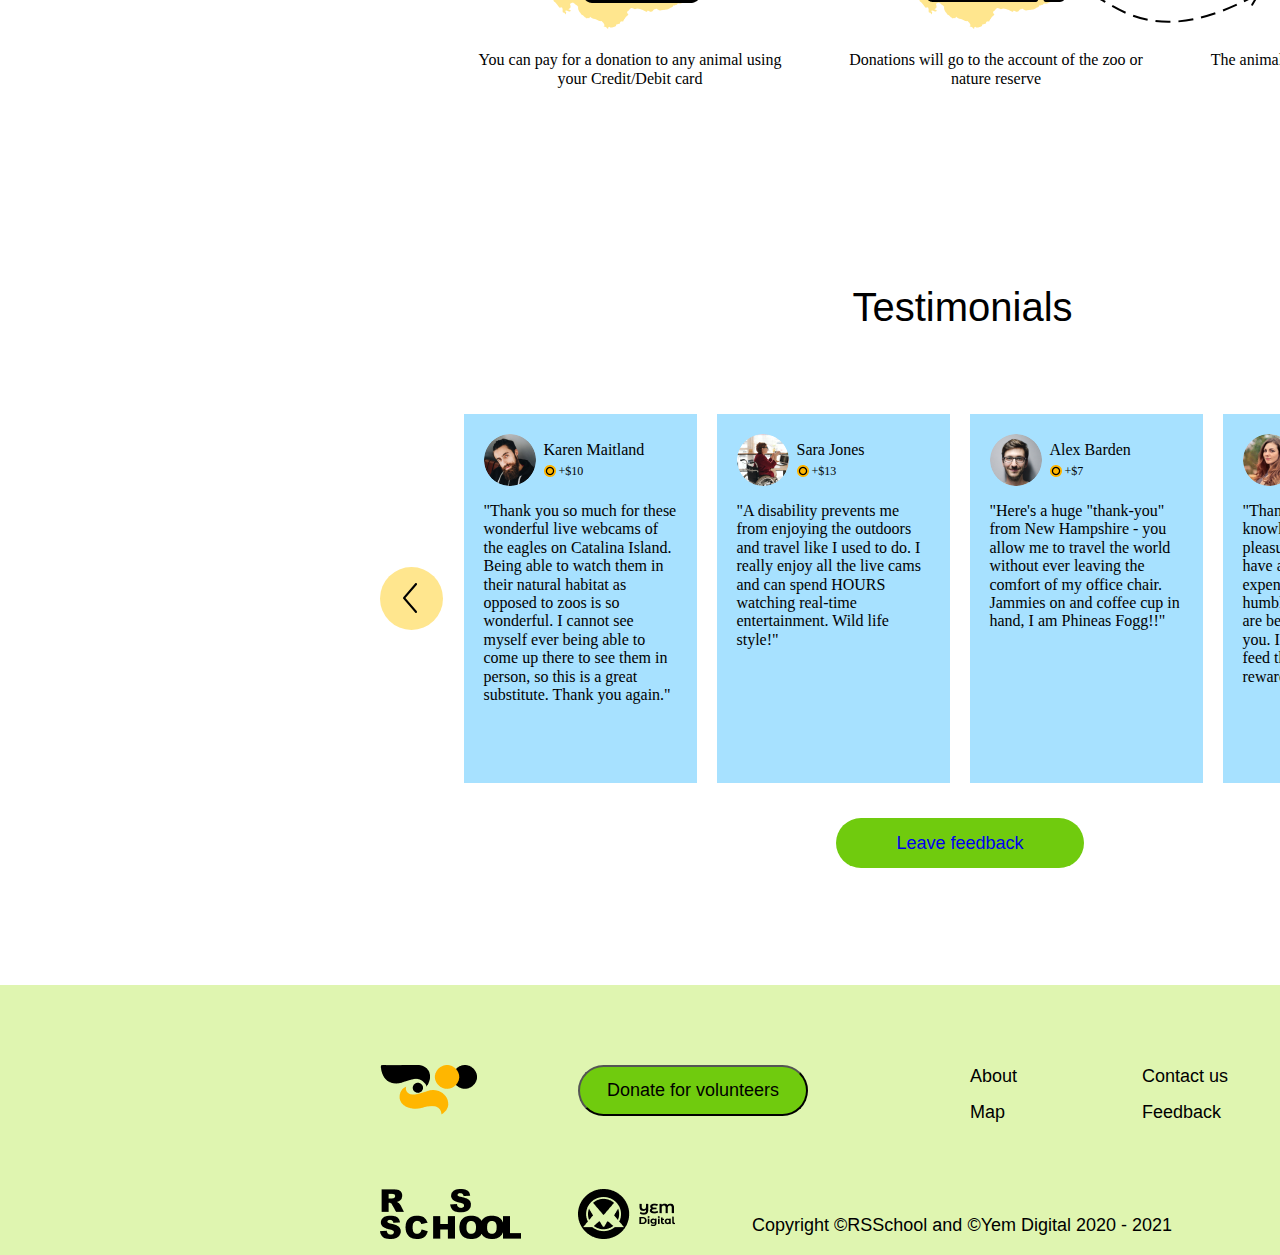
==== commit 84c7fa77: "refactor: fixed some bugs" ====
--- a/index.html
+++ b/index.html
@@ -10,10 +10,10 @@
 </head>
 <body>
   <div class="page_wrapper">
-    <header class="page_header">
-      <div class="logo">
-        <a href="#"></a>
-      </div>
+    <header class="page_header">      
+        <a href="index.html">
+          <div class="logo"></div>
+        </a>
       <nav class="header_section">
         <ul class="header_menu">
           <li class="header_item about">
@@ -225,8 +225,10 @@
     </main>
     <footer>
       <div class="toprow">
-        <div class="logo_footer">          
-            <img src="assets/images/logo_zoo.png" alt="logo">          
+        <div class="logo_footer">
+          <a href="index.html">         
+            <img src="assets/images/logo_zoo.png" alt="logo">
+          </a>           
         </div>
         <div>
           <a href="">
@@ -288,10 +290,10 @@
       </div>
       <div class="botrow">
         <div class="school__logo">          
-            <img src="assets/images/Group 1.png" alt="rss">          
+            <img src="assets/images/Group 1.png" alt="rss" title="RS School">          
         </div>
         <div class="maket__logo">          
-            <img src="assets/images/Group 2.png" alt="design">          
+            <img src="assets/images/Group 2.png" alt="design" title="YEM DIGITAL">          
         </div>
         <div class="copyright">
           <p>Copyright ©RSSchool and ©Yem Digital 2020 - 2021</p>
--- a/style.css
+++ b/style.css
@@ -30,6 +30,7 @@
   margin-left: 380px;
   border-radius: 3px;
   display: inline-block;
+  margin-top: -20px;
 }
 
 .header_section {
@@ -343,6 +344,10 @@
   padding-top: 6rem;
 }
 
+.arrow-right:hover, .arrow-left:hover{
+  cursor: pointer;
+}
+
 .arrow-right{
   margin-right: 380px;
   margin-bottom: -50px;
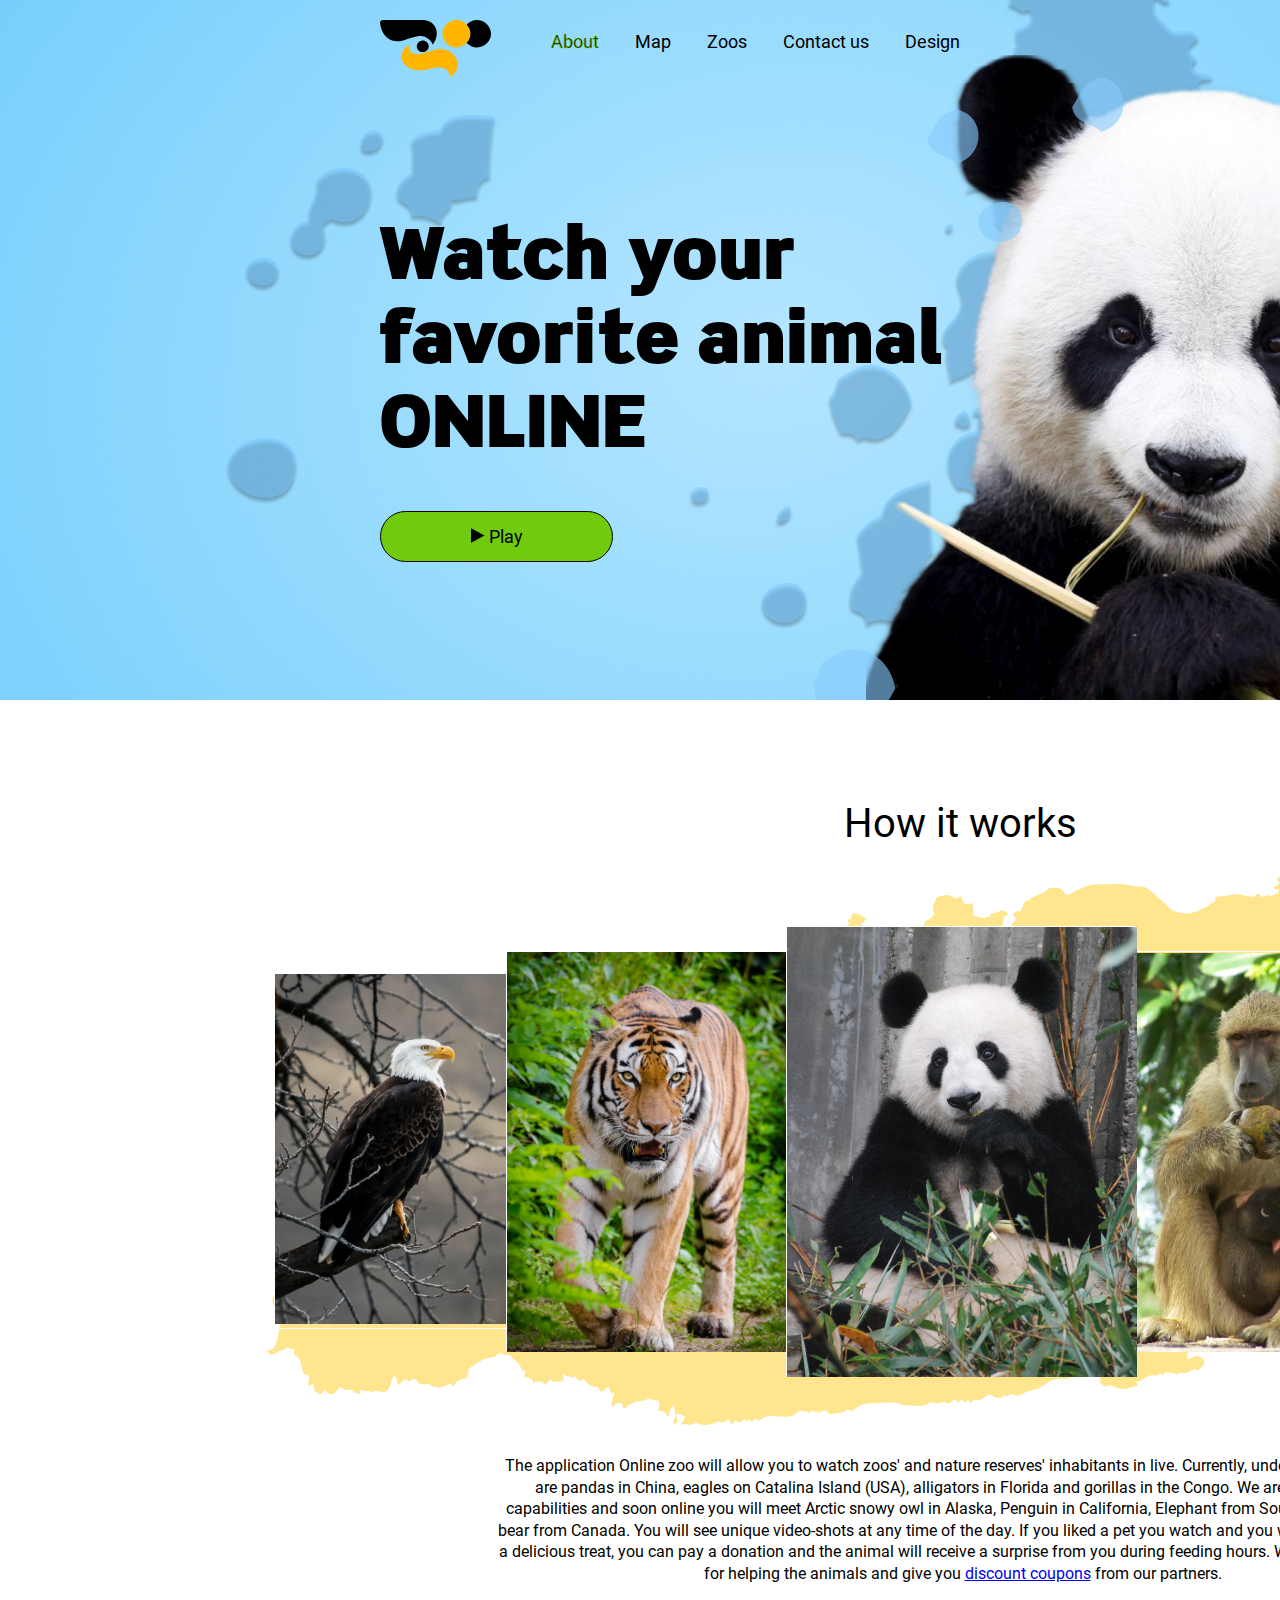
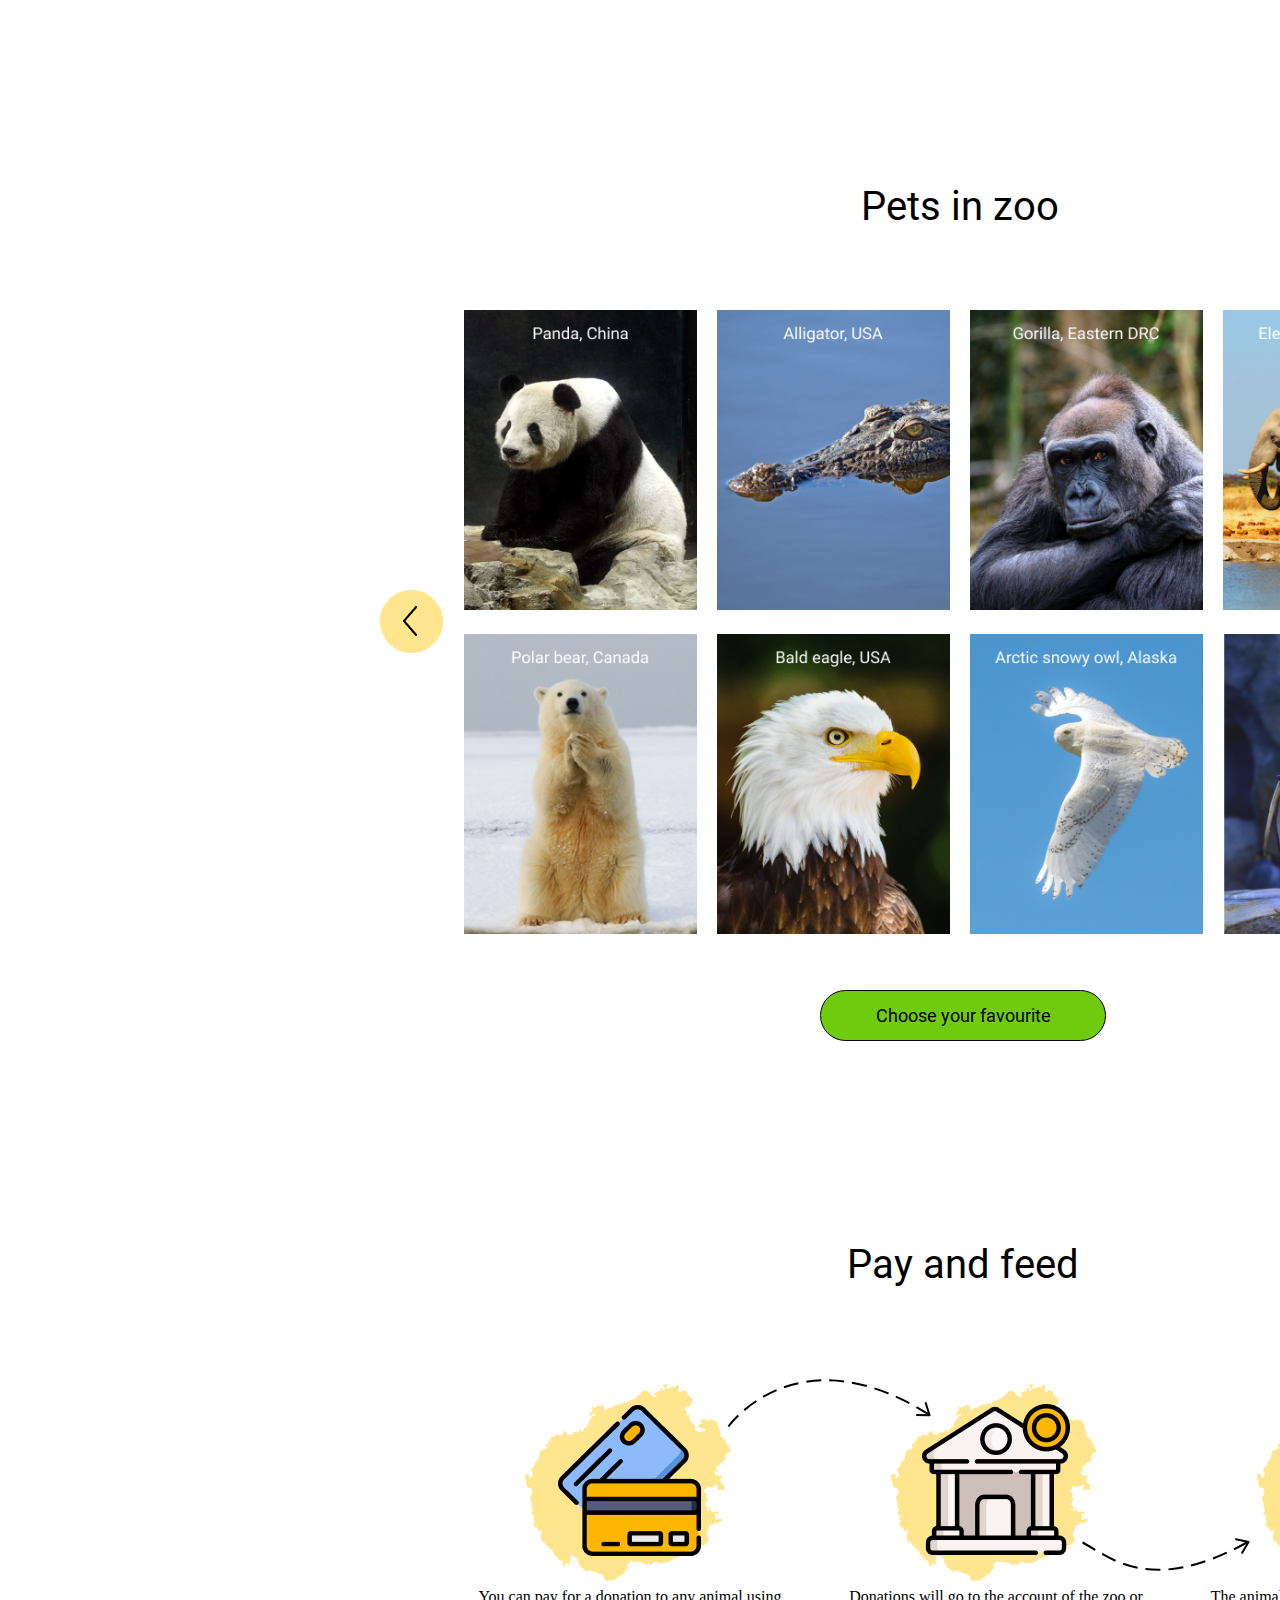
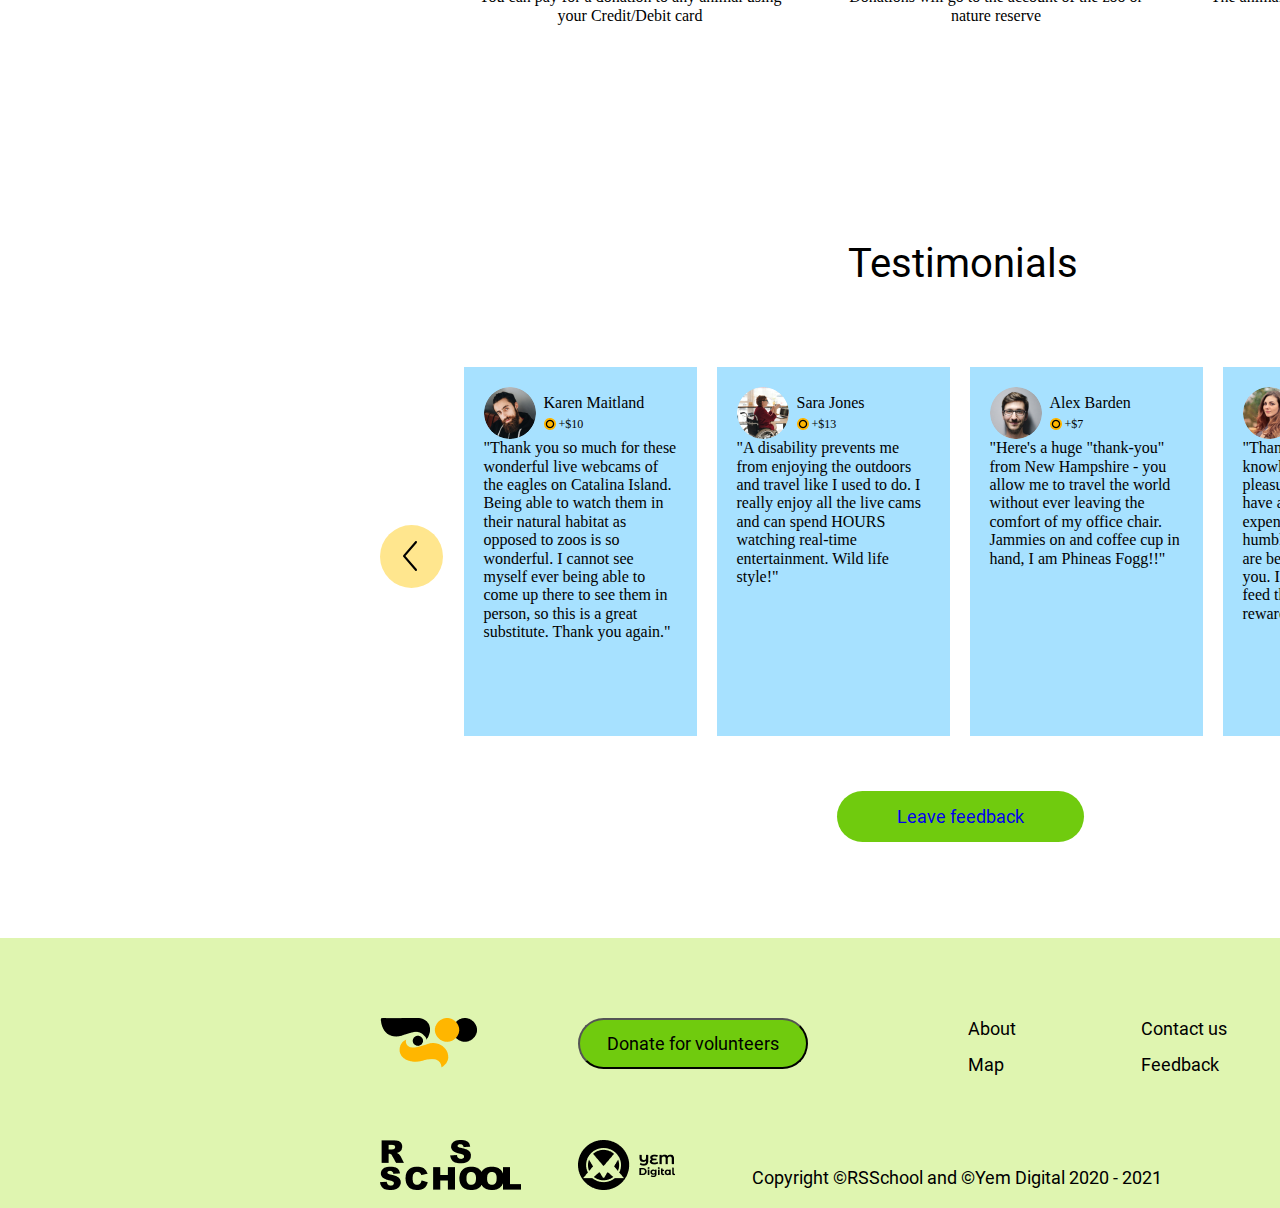
==== commit 2c7c3317: "refactor: added some adaptive for landing & map" ====
--- a/index.html
+++ b/index.html
@@ -7,6 +7,7 @@
     <title>online zoo</title>
     <link rel="stylesheet" href="style.css">
     <link rel="stylesheet" href="normalize.css">
+    <meta name="viewport" content="width=device-width, initial-scale=1">
 </head>
 <body>
   <div class="page_wrapper">
@@ -51,36 +52,36 @@
         <div class="back_map">       
         <div class="image__coruesel">
          <ul class="coruesel__menu">
-           <li>
+           <li class="item__1">
              <a href="error.html">
-               <img src="assets/images/orel-na-vetke.png" alt="eagle" class="coruesel_item item__1">
-              </a>
-            </li>
-           <li>
+               <img src="assets/images/orel-na-vetke.png" alt="eagle" class="coruesel_item1">
+              </a>
+            </li>
+           <li class="item__2">
              <a href="error.html">
-               <img src="assets/images/tiger.png" alt="tiger" class="coruesel_item item__2">
-              </a>
-            </li>
-           <li>
+               <img src="assets/images/tiger.png" alt="tiger" class="coruesel_item2">
+              </a>
+            </li>
+           <li class="item__3">
              <a href="error.html">
-               <img src="assets/images/panda_est.png" alt="panda" class="coruesel_item item__3">
-              </a>
-            </li>
-           <li>
+               <img src="assets/images/panda_est.png" alt="panda" class="coruesel_item3">
+              </a>
+            </li>
+           <li class="item__4">
              <a href="error.html">
-               <img src="assets/images/monkey.png" alt="monkey" class="coruesel_item item__2">
-              </a>
-            </li>
-            <li>
+               <img src="assets/images/monkey.png" alt="monkey" class="coruesel_item2">
+              </a>
+            </li>
+            <li class="item__5">
               <a href="error.html">
-                <img src="assets/images/slon-begit.png" alt="elephant" class="coruesel_item item__1">
+                <img src="assets/images/slon-begit.png" alt="elephant" class="coruesel_item1">
               </a>
             </li>
          </ul>
         </div>
         </div> 
         <section class="text">
-            The application Оnline zoo will allow you to watch zoos' and nature reserves' inhabitants in live. Currently, under video-surveillance are pandas in China, eagles on Catalina Island (USA), alligators in Florida and gorillas in the Congo. We are expanding our capabilities and soon online you will meet Arctic snowy owl in Alaska, Penguin in California, Elephant from South Africa and Polar bear from Canada. You will see unique video-shots at any time of the day. If you liked a pet you watch and you want to please it with a delicious treat, you can pay a donation and the animal will receive a surprise from you during feeding hours. <br>We want to thank you for helping the animals and give you <a href="error.html">discount coupons</a> from our partners.
+            The application Оnline zoo will allow you to watch zoos' and nature reserves' inhabitants in live. Currently, under video-surveillance are pandas in China, eagles on Catalina Island (USA), alligators in Florida and gorillas in the Congo. We are expanding our capabilities and soon online you will meet Arctic snowy owl in Alaska, Penguin in California, Elephant from South Africa and Polar bear from Canada. You will see unique video-shots at any time of the day. If you liked a pet you watch and you want to please it with a delicious treat, you can pay a donation and the animal will receive a surprise from you during feeding hours. We want to thank you for helping the animals and give you <a href="error.html">discount coupons</a> from our partners.
         
         </section>
       </section>
@@ -107,7 +108,7 @@
                 <img class="image" src="assets/images/gorilla.png" alt="gorilla">
               </a>
               <a href="#">
-                <img class="image" src="assets/images/slon.png" alt="slon">
+                <img class="image image__1" src="assets/images/slon.png" alt="slon">
               </a>
             </div>
             <div class="upper_animal margin__low">
@@ -121,7 +122,7 @@
                 <img class="image" src="assets/images/orel_letit.png" alt="sova">
               </a>
               <a href="#">
-                <img class="image" src="assets/images/pengvin.png" alt="pengvin">
+                <img class="image image__1" src="assets/images/pengvin.png" alt="pengvin">
               </a>
             </div>
           </div>
@@ -129,7 +130,6 @@
       <section class="main_section box4">
         <p class="header__section__4">Pay and feed</p>
         <div class="back__arrow">
-          <img src="assets/icons/Arrow.svg" alt="arrow">
         </div>
         <div class="feed__icon">
           <div class="icon__element">
@@ -144,7 +144,7 @@
                 <p class="text_element">Donations will go to the account of the zoo or nature reserve</p>
               </div>
           </div>
-          <div class="icon__element">
+          <div class="icon__element icon__tablet">
             <img src="assets/images/pay_desktop (2).png" alt="pay">
               <div class="text__feed">
                 <p class="text_element">The animal will receive a delicious treat during feeding hours</p>
@@ -200,7 +200,7 @@
                     Jammies on and coffee cup in hand, I am Phineas Fogg!!"
                   </p>
                 </section>
-                <section class="testimonial-item">
+                <section class="testimonial-item alena__tablet">
                   <div class="head">
                     <img class="avatar" src="assets/icons/Alene.png" alt="Karen Maitland">
                     <div class="title">
--- a/style.css
+++ b/style.css
@@ -1,12 +1,648 @@
 *{
+  box-sizing: border-box;
+  margin: 0;
+  padding: 0;
+}
+@font-face {
+  font-family: SceneW01-Black;
+  src: url(assets/fonts/SceneW01-Black.ttf);
+}
+
+@font-face {
+  font-family: Roboto;
+  src: url(assets/fonts/Roboto-Regular.ttf);
+}
+.page_wrapper{
+  max-width: 1920px;
+  width: 100%;
+  min-width: 1200px;
+  margin: 0 auto;
+  position: relative;
+}
+
+.page_header{
+position: absolute;
+width: 100%;
+height: 80px;
+display: flex;
+align-items: center;
+z-index: 100000000000000000;
+}
+
+.logo{
+position: absolute;
+background-image: url("assets/icons/logo.svg");
+width: 112px;
+height: 57px;
+margin-left: 380px;
+border-radius: 3px;
+display: inline-block;
+margin-top: -20px;
+}
+
+.header_section {
+font-family: Roboto, sans-serif;
+font-style: normal;
+font-weight: 500;
+font-size: 18px;
+line-height: 21px;
+display: flex;
+align-items: center;
+margin-left: 515px;
+}
+.header_menu {
+display: flex;
+align-items: center;
+list-style-type: none;
+margin-top: 0;
+margin-bottom: 0;
+padding-left: 0;
+}
+.header_item {
+margin-left: 36px;
+margin-top: 3px;
+}
+.header_item>a{
+color: #000;
+text-decoration: none;
+}
+
+.about{
+-webkit-text-stroke-width: .6px;
+-webkit-text-stroke-color: #70CB0E;
+}
+
+.page_main {
+width: auto;
+}
+
+.section_panda{
+background-image: url("assets/images/Sect_1.png");
+width: 100%px;
+height: 700px;
+z-index: -1;
+background-repeat: no-repeat;
+background-color: #59C3FB;
+}
+
+.box1{
+height: 700px;
+width: 1920px;
+}
+
+
+.h1{
+padding-top: 210px;
+padding-left: 380px;
+width: 1000px;
+height: 252px;
+font-family: SceneW01-Black;
+font-style: normal;
+font-weight: 900;
+font-size: 70px;
+line-height: 120%;
+letter-spacing: 0.03em;
+margin-top: 0px;
+}
+
+.button__play{
+width: 233px;
+height: 51px;
+background: #70CB0E;
+border-radius: 30px;
+font-family:'Roboto', sans-serif;;
+font-weight: 400;
+font-style: normal;
+font-size: 18px;
+line-height: 21px;
+border: 1px solid #000;
+margin-left: 380px;
+margin-top: 212px;
+}
+
+.button__play:hover{
+cursor: pointer;
+}
+
+.drops1{
+background-image: url("assets/icons/drops1.svg");
+
+z-index: 3;
+}
+
+.drops2{
+background-image: url("assets/icons/drops2.svg");
+ 
+z-index: 1;
+
+filter: drop-shadow(0px 4px 4px rgba(0, 0, 0, 0.25));
+}
+
+.box2{
+height: 883px;
+width: 1920px;
+}
+
+.h2{
+margin-top: 100px;
+font-family:Roboto, sans-serif;
+font-style: normal;
+font-weight: 500;
+font-size: 40px;
+line-height: 47px;
+text-align: center;
+}
+
+.text{
+font-family:Roboto, sans-serif;
+font-style: normal;
+font-weight: normal;
+font-size: 16px;
+line-height: 135%;
+text-align: center;
+width: 933px;
+height: 126px;
+margin-top: 30px;
+margin-left: 496px;
+}
+
+.back_map{
+background-image: url("assets/icons/Group\ 3.svg");
+z-index: 2;
+width: 1365px;
+height: 549px;
+margin-top: 29px;
+margin-left: 267px;
+}
+
+.image__coruesel{
+width: 1365px;
+height: 550px;
+position: absolute;
+}
+
+.coruesel__menu{
+display: flex;
+align-items: center;
+justify-content: center;
+flex-direction: row;
+margin-top: 50px;
+margin-left: 20px;
+}
+
+
+.item__1{
+position: relative;
+border: 1px solid #FFFFFF;
+left: 40px;
+}
+
+.coruesel_item1{
+  width: 250px;
+  height: 350px;
+  z-index: 10;
+}
+
+.coruesel_item2{
+  width: 300px;
+  height: 400px;
+  z-index: 10;
+}
+
+.coruesel_item3{
+  width: 350px;
+  height: 450px;
+  z-index: 10;
+}
+
+.item__2{
+position: relative;
+width: 300px;
+height: 400px;
+z-index: 11;
+left: 20px;
+border: 1px solid #FFFFFF;
+}
+
+.item__3{
+position: relative;
+width: 350px;
+height: 450px;
+z-index: 12;
+border: 1px solid #FFFFFF;
+}
+
+.item__4{
+position: relative;
+width: 300px;
+height: 400px;
+z-index: 3;
+right: 20px;
+border: 1px solid #FFFFFF;
+}
+
+.item__5{
+position: relative;
+width: 250px;
+height: 350px;
+z-index: 1;
+right: 40px;
+border: 1px solid #FFFFFF;
+}
+
+.image__coruesel>ul{
+list-style: none;
+}
+
+.box3{
+height: 1058px;
+width: 1920px;
+position: relative;
+}
+.header__section__3{
+margin-top: 100px;
+font-family:Roboto, sans-serif;
+font-style: normal;
+font-weight: 500;
+font-size: 40px;
+line-height: 47px;
+text-align: center;
+}
+
+.arrows{
+position: absolute;
+height: 63px;
+width: 63px;
+display: flex;
+margin-top: 360px;
+}
+
+.arrows:hover{
+cursor: pointer;
+}
+
+.left__arrow{
+margin-left: 380px;
+z-index: 590;
+}
+
+.right__arrow{
+margin-left: 1036px;
+z-index: 590;
+}
+
+.button__choose{
+position: absolute;
+height: 51px;
+width: 286px;
+background: #70CB0E;
+border-radius: 30px;
+margin-top: 760px;
+margin-left: 820px;
+font-family:'Roboto', sans-serif;
+font-weight: 400;
+font-style: normal;
+font-size: 18px;
+line-height: 21px;
+border: 1px solid #000;
+}
+
+.button__choose:hover{
+cursor: pointer;
+}
+
+.pitures_pets{
+width: 1160px;
+margin-left: 344px;
+height: 630px;
+margin-top: 70px;
+}
+
+.upper_animal{
+display: flex;
+margin-left: 110px;
+}
+
+.image{
+padding: 10px;
+height: 320px;
+width: 253px;
+}
+
+.image:hover{
+height: 340px;
+width: 273px;
+}
+
+.box4{
+height: 500px;
+width: 1920px;
+}
+
+.back__arrow{
+background-image: url("assets/icons/Arrow.svg");
+position: absolute;
+margin-left: 676px;
+margin-top: -115px;
+width: 679.48px;
+height: 531.63px;
+z-index: 100;
+}
+
+.header__section__4{
+margin-top: 0px;
+margin-left: 5px;
+font-family: Roboto, sans-serif;
+font-style: normal;
+font-weight: 500;
+font-size: 40px;
+line-height: 47px;
+text-align: center;
+position: relative;
+}
+
+.feed__icon{
+display: flex;
+margin-left: 424px;
+margin-top: 75px;
+}
+.icon__element{
+height: 276px;
+width: 320px;
+margin-left: 46px;
+}
+
+.text__feed{
+text-align: center;
+margin-top: -55px;
+}
+
+.text__element{
+font-family: Roboto, sans-serif;
+font-style: normal;
+font-weight: normal;
+font-size: 16px;
+line-height: 19px;
+margin-left: 56px;
+margin-top: -170px;
+}
+
+.box5{
+height: 797px;
+width: 1920px;
+}
+
+.testimonials {
+margin-bottom: 3rem;
+padding-top: 6.2rem;
+}
+
+.arrow-right:hover, .arrow-left:hover{
+cursor: pointer;
+}
+
+.arrow-right{
+margin-right: 380px;
+margin-bottom: -85px;
+}
+
+.arrow-left{
+margin-left: 380px;
+margin-bottom: -90px;
+}
+
+.testimonials .text-header {
+margin-bottom: 80px;
+}
+
+.testimonials-blocks{
+margin-top: 80px;
+}
+
+.testimonials .content-testimonials {
+text-align: center;
+}
+
+.testimonials .content-testimonials .btn {
+width: 13%;
+}
+
+.testimonials .content-testimonials .calusel-testimonials {
+display: flex;
+justify-content: space-between;
+align-items: center;
+margin-bottom: 70px;
+}
+
+.testimonials .content-testimonials .calusel-testimonials .testimonials-blocks {
+display: grid;
+grid-template-columns: 1fr 1fr 1fr 1fr;
+grid-column-gap: 20px;
+}
+
+.testimonials .content-testimonials .calusel-testimonials .testimonials-blocks .testimonial-item {
+width: 233px;
+min-height: 369px;
+padding: 20px;
+background-color: #A7E1FF;
+box-sizing: border-box;
+}
+
+.testimonials .content-testimonials .calusel-testimonials .testimonials-blocks .testimonial-item .head {
+display: flex;
+justify-content: flex-start;
+align-items: center;
+}
+
+.testimonials .content-testimonials .calusel-testimonials .testimonials-blocks .testimonial-item .head .avatar {
+width: 52px;
+margin-right: 0.5rem;
+border-radius: 50%;
+}
+
+.testimonials .content-testimonials .calusel-testimonials .testimonials-blocks .testimonial-item .head .title {
+font-size: 12px;
+font-weight: 500;
+text-align: start;
+}
+
+.testimonials .content-testimonials .calusel-testimonials .testimonials-blocks .testimonial-item .head .title .name {
+font-size: 16px;
+margin: 0;
+margin-bottom: 4px;
+}
+
+.testimonials .content-testimonials .calusel-testimonials .testimonials-blocks .testimonial-item .head .title .money {
+line-height: normal;
+padding-left: 15px;
+background: url(assets/icons/money.png) no-repeat;
+background-position-y: center;
+}
+
+.testimonials .content-testimonials .calusel-testimonials .testimonials-blocks .testimonial-item .testimonial {
+text-align: start;
+font-size: 16px;
+font-weight: 400;
+}
+
+.button__feed{
+text-decoration: none;
+width: 246px;
+height: 51px;
+background: #70CB0E;
+border-radius: 30px;
+font-family:'Roboto', sans-serif;
+font-weight: 400;
+font-style: normal;
+font-size: 18px;
+line-height: 21px;
+padding: 15px 60px;
+margin-top: 0px;
+z-index: 10;
+}
+
+.button__feed:hover{
+cursor: pointer;
+}
+
+footer{
+height: 270px;
+background-color: #DFF5B0;
+width: 1920px;
+}
+
+.logo_footer{
+width: 98px;
+height: 50px;
+margin-top: 80px;
+margin-left: 380px;
+}
+
+.toprow{
+display: flex;
+}
+
+.donate{
+width: 230px;
+height: 51px;
+background: #70CB0E;
+border-radius: 30px;
+font-family:'Roboto', sans-serif;
+font-weight: 400;  
+font-style: normal;
+font-size: 18px;
+line-height: 21px;
+margin-top: 80px;
+margin-left: 100px;
+}
+
+.donate:hover{
+cursor: pointer;
+}
+
+.left__column{
+margin-top: 65px;
+margin-left: 160px;
+}
+
+.left__column>ul, .right__column>ul{
+list-style: none;
+}
+
+.left__column>ul>li, .right__column>ul>li{
+margin-top: 15px;
+font-family: 'Roboto', sans-serif;
+font-style: normal;
+font-weight: normal;
+font-size: 18px;
+line-height: 21px;
+}
+
+.left__column>ul>li>a, .right__column>ul>li>a{
+text-decoration: none;
+color: #000;
+}
+
+.right__column{
+margin-top: 65px;
+margin-left: 125px;
+}
+
+.svg__icons>ul{
+display: flex;
+text-decoration: none;
+list-style: none;
+}
+
+.svg__icons>ul>li{
+margin-left: 10px;
+}
+
+.svg__icons{
+margin-top: 80px;
+margin-left: 110px;
+}
+
+.botrow{
+display: flex;
+}
+
+.school__logo{
+margin-left: 380px;
+margin-top: 65px;
+}
+
+.maket__logo{
+margin-left: 57px;
+margin-top: 65px;
+}
+
+.copyright{
+margin-left: 77px;
+margin-top: 92px;
+font-family: 'Roboto', sans-serif;
+font-style: normal;
+font-weight: normal;
+font-size: 18px;
+line-height: 21px;
+}
+
+.copyright>p{
+text-decoration: none;
+color: #000;
+}
+
+.autograph{
+margin-left: 213px;
+margin-top: 92px;
+font-family: 'Roboto', sans-serif;
+font-style: normal;
+font-weight: normal;
+font-size: 18px;
+line-height: 21px;
+}
+
+.autograph>a>p{
+color: #000;
+}
+
+.autograph>a{
+text-decoration: none;
+}
+
+/* Large Devices, Wide Screens */
+@media only screen and (max-width : 1200px) {
+  *{
     box-sizing: border-box;
+    margin: 0;
+    padding: 0;
 }
 @font-face {
     font-family: SceneW01-Black;
     src: url("assets/fonts/SceneW01-Black.ttf");
 }
 .page_wrapper{
-    max-width: 1920px;
+    max-width: 1200px;
     width: 100%;
     min-width: 1200px;
     margin: 0 auto;
@@ -27,21 +663,21 @@
   background-image: url("assets/icons/logo.svg");
   width: 112px;
   height: 57px;
-  margin-left: 380px;
+  margin-left: 20px;
   border-radius: 3px;
   display: inline-block;
-  margin-top: -20px;
+  margin-top: -30px;
 }
 
 .header_section {
-  font-family: "Roboto", sans-serif;
+  font-family: Roboto, sans-serif;
   font-style: normal;
   font-weight: 500;
   font-size: 18px;
   line-height: 21px;
   display: flex;
   align-items: center;
-  margin-left: 515px;
+  margin-left: 153px;
 }
 .header_menu {
   display: flex;
@@ -71,23 +707,25 @@
 
 .section_panda{
   background-image: url("assets/images/Sect_1.png");
-  width: 100%px;
+  width: 100%;
   height: 700px;
   z-index: -1;
   background-repeat: no-repeat;
-  background-color: #59C3FB;
+  background-position: 50%;
   }
 
 .box1{
   height: 700px;
-  width: 1920px;
+  width: 1200px;
+  background-color: #59C3FB;
+  z-index: -2;
 }
 
 
 .h1{
   padding-top: 210px;
-  padding-left: 380px;
-  width: 1000px;
+  padding-left: 20px;
+  width: 700px;
   height: 252px;
   font-family: SceneW01-Black;
   font-style: normal;
@@ -95,6 +733,7 @@
   font-size: 70px;
   line-height: 120%;
   letter-spacing: 0.03em;
+  margin-top: 0px;
 }
 
 .button__play{
@@ -108,7 +747,7 @@
   font-size: 18px;
   line-height: 21px;
   border: 1px solid #000;
-  margin-left: 380px;
+  margin-left: 20px;
   margin-top: 212px;
 }
 
@@ -132,12 +771,12 @@
 
 .box2{
   height: 883px;
-  width: 1920px;
+  width: 1200px;
 }
 
 .h2{
   margin-top: 100px;
-  font-family:"Roboto", sans-serif;
+  font-family:Roboto, sans-serif;
   font-style: normal;
   font-weight: 500;
   font-size: 40px;
@@ -146,7 +785,7 @@
 }
 
 .text{
-  font-family:"Roboto", sans-serif;
+  font-family:Roboto, sans-serif;
   font-style: normal;
   font-weight: normal;
   font-size: 16px;
@@ -154,23 +793,24 @@
   text-align: center;
   width: 933px;
   height: 126px;
-  margin-top: 30px;
-  margin-left: 496px;
+  margin-top: 31px;
+  margin-left: 135px;
 }
 
 .back_map{
   background-image: url("assets/icons/Group\ 3.svg");
   z-index: 2;
-  width: 1365px;
+  width: 1200px;
   height: 549px;
   margin-top: 29px;
-  margin-left: 267px;
+  margin-left: 0px;
 }
 
 .image__coruesel{
-  width: 1365px;
+  width: 1200px;
   height: 550px;
   position: absolute;
+  margin-left: 0px;
 }
 
 .coruesel__menu{
@@ -179,40 +819,84 @@
   justify-content: center;
   flex-direction: row;
   margin-top: 50px;
-  margin-left: 20px;
-}
-
+  margin-left: 0px;
+}
 
 .item__1{
+  position: relative;
   width: 250px;
   height: 350px;
   z-index: 10;
-}
-
-.item__2{
+  left: 100px;
+  border: 1px solid #FFFFFF;
+}
+
+.coruesel_item1{
+  width: 250px;
+  height: 350px;
+  z-index: 10;
+}
+
+.coruesel_item2{
   width: 300px;
   height: 400px;
   z-index: 11;
 }
 
-.item__3{
+.coruesel_item3{
   width: 350px;
   height: 450px;
   z-index: 12;
 }
 
+.item__2{
+  position: relative;
+  width: 300px;
+  height: 400px;
+  z-index: 11;
+  left: 25px;
+  border: 1px solid #FFFFFF;
+}
+
+.item__3{
+  position: relative;
+  width: 350px;
+  height: 450px;
+  z-index: 12;
+  right: 50px;
+  border: 1px solid #FFFFFF;
+}
+
+.item__4{
+  position: relative;
+  width: 300px;
+  height: 400px;
+  z-index: 3;
+  right: 75px;
+  border: 1px solid #FFFFFF;
+}
+
+.item__5{
+  position: relative;
+  width: 250px;
+  height: 350px;
+  z-index: 1;
+  right: 125px;
+  border: 1px solid #FFFFFF;
+}
+
 .image__coruesel>ul{
   list-style: none;
 }
 
 .box3{
   height: 1058px;
-  width: 1920px;
+  width: 1200px;
   position: relative;
 }
 .header__section__3{
   margin-top: 100px;
-  font-family:"Roboto", sans-serif;
+  font-family:Roboto, sans-serif;
   font-style: normal;
   font-weight: 500;
   font-size: 40px;
@@ -225,7 +909,7 @@
   height: 63px;
   width: 63px;
   display: flex;
-  margin-top: 330px;
+  margin-top: 360px;
 }
 
 .arrows:hover{
@@ -233,7 +917,7 @@
 }
 
 .left__arrow{
-  margin-left: 380px;
+  margin-left: 20px;
   z-index: 590;
 }
 
@@ -248,8 +932,8 @@
   width: 286px;
   background: #70CB0E;
   border-radius: 30px;
-  margin-top: 725px;
-  margin-left: 820px;
+  margin-top: 760px;
+  margin-left: 455px;
   font-family:'Roboto', sans-serif;
   font-weight: 400;
   font-style: normal;
@@ -264,7 +948,7 @@
 
 .pitures_pets{
   width: 1160px;
-  margin-left: 344px;
+  margin-left: -20px;
   height: 630px;
   margin-top: 70px;
 }
@@ -287,19 +971,20 @@
 
 .box4{
   height: 500px;
-  width: 1920px;
+  width: 1200px;
 }
 
 .back__arrow{
+  background-image: url("assets/icons/Arrow.svg");
   position: absolute;
-  margin-left: 686px;
-  margin-top: -150px;
+  margin-left: 320px;
+  margin-top: -115px;
 }
 
 .header__section__4{
   margin-top: 0px;
   margin-left: 5px;
-  font-family: "Roboto", sans-serif;
+  font-family: Roboto, sans-serif;
   font-style: normal;
   font-weight: 500;
   font-size: 40px;
@@ -310,7 +995,7 @@
 
 .feed__icon{
   display: flex;
-  margin-left: 424px;
+  margin-left: 58px;
   margin-top: 75px;
 }
 .icon__element{
@@ -321,11 +1006,11 @@
 
 .text__feed{
   text-align: center;
-  margin-top: -55px;
+  margin-top: -35px;
 }
 
 .text__element{
-  font-family: "Roboto", sans-serif;
+  font-family: Roboto, sans-serif;
   font-style: normal;
   font-weight: normal;
   font-size: 16px;
@@ -336,7 +1021,7 @@
 
 .box5{
  height: 797px;
- width: 1920px;
+ width: 1200px;
 }
 
 .testimonials {
@@ -349,13 +1034,13 @@
 }
 
 .arrow-right{
-  margin-right: 380px;
-  margin-bottom: -50px;
+  margin-right: 20px;
+  margin-bottom: -80px;
 }
 
 .arrow-left{
-  margin-left: 380px;
-  margin-bottom: -50px;
+  margin-left: 20px;
+  margin-bottom: -80px;
 }
 
 .testimonials .text-header {
@@ -363,7 +1048,7 @@
 }
 
 .testimonials-blocks{
-  margin-top: 50px;
+  margin-top: 85px;
 }
 
 .testimonials .content-testimonials {
@@ -378,7 +1063,7 @@
   display: flex;
   justify-content: space-between;
   align-items: center;
-  margin-bottom: 50px;
+  margin-bottom: 68px;
 }
 
 .testimonials .content-testimonials .calusel-testimonials .testimonials-blocks {
@@ -444,7 +1129,7 @@
   font-size: 18px;
   line-height: 21px;
   padding: 15px 60px;
-  margin-top: 50px;
+  margin-top: 70px;
   z-index: 10;
 }
 
@@ -455,14 +1140,14 @@
 footer{
   height: 270px;
   background-color: #DFF5B0;
-  width: 1920px;
+  width: 1200px;
 }
 
 .logo_footer{
   width: 98px;
   height: 50px;
   margin-top: 80px;
-  margin-left: 380px;
+  margin-left: 20px;
 }
 
 .toprow{
@@ -489,7 +1174,7 @@
 
 .left__column{
   margin-top: 65px;
-  margin-left: 122px;
+  margin-left: 162px;
 }
 
 .left__column>ul, .right__column>ul{
@@ -512,7 +1197,7 @@
 
 .right__column{
   margin-top: 65px;
-  margin-left: 85px;
+  margin-left: 120px;
 }
 
 .svg__icons>ul{
@@ -526,8 +1211,8 @@
 }
 
 .svg__icons{
-  margin-top: 65px;
-  margin-left: 80px;
+  margin-top: 80px;
+  margin-left: 115px;
 }
 
 .botrow{
@@ -535,18 +1220,18 @@
 }
 
 .school__logo{
-  margin-left: 380px;
-  margin-top: 50px;
+  margin-left: 20px;
+  margin-top: 60px;
 }
 
 .maket__logo{
   margin-left: 57px;
-  margin-top: 50px;
+  margin-top: 60px;
 }
 
 .copyright{
   margin-left: 77px;
-  margin-top: 58px;
+  margin-top: 92px;
   font-family: 'Roboto', sans-serif;
   font-style: normal;
   font-weight: normal;
@@ -560,8 +1245,8 @@
 }
 
 .autograph{
-  margin-left: 243px;
-  margin-top: 58px;
+  margin-left: 203px;
+  margin-top: 92px;
   font-family: 'Roboto', sans-serif;
   font-style: normal;
   font-weight: normal;
@@ -575,4 +1260,644 @@
 
 .autograph>a{
   text-decoration: none;
-}+}
+}
+
+@media only screen and (max-width : 640px) {
+  *{
+    box-sizing: border-box;
+    margin: 0;
+    padding: 0;
+}
+
+.page_wrapper{
+    max-width: 640px;
+    width: 100%;
+    margin: 0 auto;
+    position: relative;
+}
+
+.page_header{
+ position: absolute;
+ width: 100%;
+ height: 80px;
+ display: flex;
+ align-items: center;
+ z-index: 100000000000000000;
+}
+
+.logo{
+  position: absolute;
+  background-image: url("assets/icons/logo.svg");
+  width: 112px;
+  height: 57px;
+  margin-left: 20px;
+  border-radius: 3px;
+  display: inline-block;
+  margin-top: -30px;
+}
+
+.header_section {
+  font-family: Roboto, sans-serif;
+  font-style: normal;
+  font-weight: 500;
+  font-size: 18px;
+  line-height: 21px;
+  display: flex;
+  align-items: center;
+  margin-left: 147px;
+}
+.header_menu {
+  display: flex;
+  align-items: center;
+  list-style-type: none;
+  margin-top: 0;
+  margin-bottom: 0;
+  padding-left: 0;
+}
+.header_item {
+  margin-left: 36px;
+  margin-top: 3px;
+}
+.header_item>a{
+  color: #000;
+  text-decoration: none;
+}
+
+.about{
+  -webkit-text-stroke-width: .6px;
+  -webkit-text-stroke-color: #70CB0E;
+}
+
+.page_main {
+  width: auto;
+}
+
+.section_panda{
+  background-image: url("assets/images/tablet_panda.png");
+  width: 100%;
+  height: 700px;
+  z-index: -1;
+  background-repeat: no-repeat;
+  background-position: 0%;
+  }
+
+.box1{
+  height: 700px;
+  width: 640px;
+  background-color: #59C3FB;
+  z-index: -2;
+}
+
+
+.h1{
+  padding-top: 150px;
+  padding-left: 20px;
+  width: 514px;
+  height: 180px;
+  font-family: SceneW01-Black;
+  font-style: normal;
+  font-weight: 900;
+  font-size: 50px;
+  line-height: 120%;
+  letter-spacing: 0.03em;
+  margin-top: 0px;
+}
+
+.button__play{
+  width: 187px;
+  height: 51px;
+  background: #70CB0E;
+  border-radius: 30px;
+  font-family:'Roboto', sans-serif;;
+  font-weight: 400;
+  font-style: normal;
+  font-size: 18px;
+  line-height: 21px;
+  border: 0px solid #000;
+  margin-left: 24px;
+  margin-top: 168px;
+}
+
+.button__play:hover{
+  cursor: pointer;
+}
+
+.drops1{
+  background-image: url("assets/icons/drops1.svg");
+  
+  z-index: 3;
+}
+
+.drops2{
+  background-image: url("assets/icons/drops2.svg");
+   
+  z-index: 1;
+
+  filter: drop-shadow(0px 4px 4px rgba(0, 0, 0, 0.25));
+}
+
+.box2{
+  height: 965px;
+  width: 640px;
+}
+
+.h2{
+  margin-top: 100px;
+  font-family:Roboto, sans-serif;
+  font-style: normal;
+  font-weight: 500;
+  font-size: 40px;
+  line-height: 47px;
+  text-align: center;
+}
+
+.text{
+  font-family:Roboto, sans-serif;
+  font-style: normal;
+  font-weight: normal;
+  font-size: 16px;
+  line-height: 135%;
+  text-align: center;
+  width: 536px;
+  height: 210px;
+  margin-top: 31px;
+  margin-left: 53px;
+}
+
+.back_map{
+  background-image: url("assets/icons/Group\ 3.svg");
+  z-index: 2;
+  width: 1365px;
+  height: 549px;
+  margin-top: 29px;
+  margin-left: -374px;
+  display: flex;
+  overflow: hidden;
+}
+
+.image__coruesel{
+  width: 640px;
+  height: 550px;
+  position: absolute;
+  margin-left: 374px;
+}
+
+.coruesel__menu{
+  display: flex;
+  align-items: center;
+  justify-content: center;
+  flex-direction: row;
+  margin-top: 50px;
+  margin-left: 0px;
+}
+
+.item__1{
+  position: relative;
+  width: 0px;
+  height: 0px;
+  z-index: 10;
+  left: 0px;
+  border: 1px solid #FFFFFF;
+  overflow: hidden;
+}
+
+.coruesel_item1{
+  width: 0px;
+  height: 0px;
+  z-index: 10;
+}
+
+.coruesel_item2{
+  width: 300px;
+  height: 400px;
+  z-index: 11;
+}
+
+.coruesel_item3{
+  width: 350px;
+  height: 450px;
+  z-index: 12;
+}
+
+.item__2{
+  position: relative;
+  width: 300px;
+  height: 400px;
+  z-index: 11;
+  left: 50px;
+  border: 1px solid #FFFFFF;
+  overflow: auto;
+}
+
+.item__3{
+  position: relative;
+  width: 350px;
+  height: 450px;
+  z-index: 12;
+  right: 0px;
+  border: 1px solid #FFFFFF;
+}
+
+.item__4{
+  position: relative;
+  width: 300px;
+  height: 400px;
+  z-index: 3;
+  right: 50px;
+  border: 1px solid #FFFFFF;
+  overflow: hidden;
+}
+
+.item__5{
+  position: relative;
+  width: 0px;
+  height: 0px;
+  z-index: 1;
+  right: 0px;
+  border: 1px solid #FFFFFF;
+  overflow: hidden;
+}
+
+.image__coruesel>ul{
+  list-style: none;
+}
+
+.box3{
+  height: 1152px;
+  width: 640px;
+  position: relative;
+}
+.header__section__3{
+  margin-top: 100px;
+  font-family:Roboto, sans-serif;
+  font-style: normal;
+  font-weight: 500;
+  font-size: 40px;
+  line-height: 47px;
+  text-align: center;
+}
+
+.arrows{
+  position: absolute;
+  height: 63px;
+  width: 63px;
+  display: flex;
+  margin-top: 742px;
+}
+
+.arrows:hover{
+  cursor: pointer;
+}
+
+.left__arrow{
+  margin-left: 246px;
+  z-index: 590;
+}
+
+.right__arrow{
+  margin-left: 24px;
+  z-index: 590;
+}
+
+.button__choose{
+  position: absolute;
+  height: 51px;
+  width: 286px;
+  background: #70CB0E;
+  border-radius: 30px;
+  margin-top: 855px;
+  margin-left: 177px;
+  font-family:'Roboto', sans-serif;
+  font-weight: 400;
+  font-style: normal;
+  font-size: 18px;
+  line-height: 21px;
+  border: 1px solid #000;
+}
+
+.button__choose:hover{
+  cursor: pointer;
+}
+
+.pitures_pets{
+  width: 600px;
+  margin-left: -20px;
+  height: 630px;
+  margin-top: 70px;
+}
+
+.upper_animal{
+  display: flex;
+  margin-left: 30px;
+}
+
+.image{
+  padding: 10px;
+  height: 320px;
+  width: 207px;
+}
+
+.image__1{
+  overflow: hidden;
+  width: 0;
+  height: 0;
+}
+
+.image:hover{
+  height: 340px;
+  width: 273px;
+}
+
+.box4{
+  height: 895px;
+  width: 640px;
+}
+
+
+.back__arrow{
+  position: absolute;
+  background-image: url('assets/images/tablet__arrow.png');
+  width: 550px;
+  height: 592px;
+  margin-left: 120px;
+  margin-top: -15px;
+}
+
+.header__section__4{
+  margin-top: 2px;
+  margin-left: 0px;
+  font-family: Roboto, sans-serif;
+  font-style: normal;
+  font-weight: 500;
+  font-size: 40px;
+  line-height: 47px;
+  text-align: center;
+  position: relative;
+}
+
+.feed__icon{
+  display: flex;
+  margin-left: 15px;
+  margin-top: 95px;
+}
+.icon__element{
+  height: 276px;
+  width: 280px;
+  margin-left: 5px;
+}
+
+.icon__element.icon__tablet{
+  position: absolute;
+  margin-top: 298px;
+  margin-left: 143px;
+}
+
+.tablet__icon{
+  display: flex;
+  flex-direction: column;
+}
+
+.text__feed{
+  text-align: center;
+  margin-top: -45px;
+  margin-left: 60px;
+}
+
+.text__element{
+  font-family: 'Roboto';
+  font-style: normal;
+  font-weight: normal;
+  font-size: 16px;
+  line-height: 19px;
+  margin-left: 86px;
+  margin-top: -170px;
+}
+
+.box5{
+ height: 847px;
+ width: 640px;
+}
+
+.testimonials {
+  margin-bottom: 3rem;
+  padding-top: 2rem;
+}
+
+.arrow-right:hover, .arrow-left:hover{
+  cursor: pointer;
+}
+
+.arrow-right{
+  margin-right: 20px;
+  margin-bottom: 110px;
+}
+
+.arrow-left{
+  margin-left: 20px;
+  margin-bottom: -80px;
+}
+
+.testimonials .text-header {
+  margin-bottom: 80px;
+}
+
+.testimonials-blocks{
+  margin-top: 85px;
+}
+
+.testimonials .content-testimonials {
+  text-align: center;
+}
+
+.testimonials .content-testimonials .btn {
+  width: 13%;
+}
+
+.testimonials .content-testimonials .calusel-testimonials {
+  display: flex;
+  justify-content: space-between;
+  align-items: center;
+  margin-bottom: 150px;
+}
+
+.testimonials .content-testimonials .calusel-testimonials .testimonials-blocks {
+  display: grid;
+  grid-template-columns: 1fr 1fr 1fr 1fr;
+  grid-column-gap: 20px;
+}
+
+.testimonials .content-testimonials .calusel-testimonials .testimonials-blocks .testimonial-item {
+  width: 187px;
+  min-height: 429px;
+  padding: 20px;
+  background-color: #A7E1FF;
+  box-sizing: border-box;
+}
+
+.testimonials .content-testimonials .calusel-testimonials .testimonials-blocks .testimonial-item .head {
+  display: flex;
+  justify-content: flex-start;
+  align-items: center;
+}
+
+.testimonials .content-testimonials .calusel-testimonials .testimonials-blocks .testimonial-item .head .avatar {
+  width: 52px;
+  margin-right: 0.5rem;
+  border-radius: 50%;
+}
+
+.testimonials .content-testimonials .calusel-testimonials .testimonials-blocks .testimonial-item .head .title {
+  font-size: 12px;
+  font-weight: 500;
+  text-align: start;
+}
+
+.testimonials .content-testimonials .calusel-testimonials .testimonials-blocks .testimonial-item .head .title .name {
+  font-size: 16px;
+  margin: 0;
+  margin-bottom: 4px;
+}
+
+.testimonials .content-testimonials .calusel-testimonials .testimonials-blocks .testimonial-item .head .title .money {
+  line-height: normal;
+  padding-left: 15px;
+  background: url(assets/icons/money.png) no-repeat;
+  background-position-y: center;
+}
+
+.testimonials .content-testimonials .calusel-testimonials .testimonials-blocks .testimonial-item .testimonial {
+  text-align: start;
+  font-size: 16px;
+  font-weight: 400;
+}
+
+.testimonial-item.alena__tablet{
+  display: none;
+}
+
+.button__feed{
+  text-decoration: none;
+  width: 226px;
+  height: 51px;
+  background: #70CB0E;
+  border-radius: 30px;
+  font-family:'Roboto', sans-serif;
+  font-weight: 400;
+  font-style: normal;
+  font-size: 18px;
+  line-height: 21px;
+  padding: 15px 60px;
+  margin-top: 70px;
+  z-index: 10;
+}
+
+.button__feed:hover{
+  cursor: pointer;
+}
+
+footer{
+  height: 270px;
+  background-color: #DFF5B0;
+  width: 640px;
+}
+
+.logo_footer{
+  width: 98px;
+  height: 50px;
+  margin-top: 80px;
+  margin-left: 20px;
+}
+
+.toprow{
+  display: flex;
+}
+
+.donate{
+  width: 230px;
+  height: 51px;
+  background: #70CB0E;
+  border-radius: 30px;
+  font-family:'Roboto', sans-serif;
+  font-weight: 400;  
+  font-style: normal;
+  font-size: 18px;
+  line-height: 21px;
+  margin-top: 80px;
+  margin-left: 100px;
+}
+
+.donate:hover{
+  cursor: pointer;
+}
+
+.left__column{
+  margin-top: 65px;
+  margin-left: 162px;
+}
+
+.left__column>ul>li, .right__column>ul>li{
+  margin-top: 15px;
+  font-family: 'Roboto', sans-serif;
+  font-style: normal;
+  font-weight: normal;
+  font-size: 18px;
+  line-height: 21px;
+}
+
+
+.right__column{
+  margin-top: 65px;
+  margin-left: 120px;
+}
+
+.svg__icons>ul{
+  display: flex;
+  text-decoration: none;
+  list-style: none;
+}
+
+.svg__icons>ul>li{
+  margin-left: 10px;
+}
+
+.svg__icons{
+  margin-top: 80px;
+  margin-left: 115px;
+}
+
+.botrow{
+  display: flex;
+}
+
+.school__logo{
+  margin-left: 20px;
+  margin-top: 60px;
+}
+
+.maket__logo{
+  margin-left: 57px;
+  margin-top: 60px;
+}
+
+.copyright{
+  margin-left: 77px;
+  margin-top: 92px;
+  font-family: 'Roboto', sans-serif;
+  font-style: normal;
+  font-weight: normal;
+  font-size: 18px;
+  line-height: 21px;
+}
+
+.autograph{
+  margin-left: 203px;
+  margin-top: 92px;
+  font-family: 'Roboto', sans-serif;
+  font-style: normal;
+  font-weight: normal;
+  font-size: 18px;
+  line-height: 21px;
+}
+
+}
